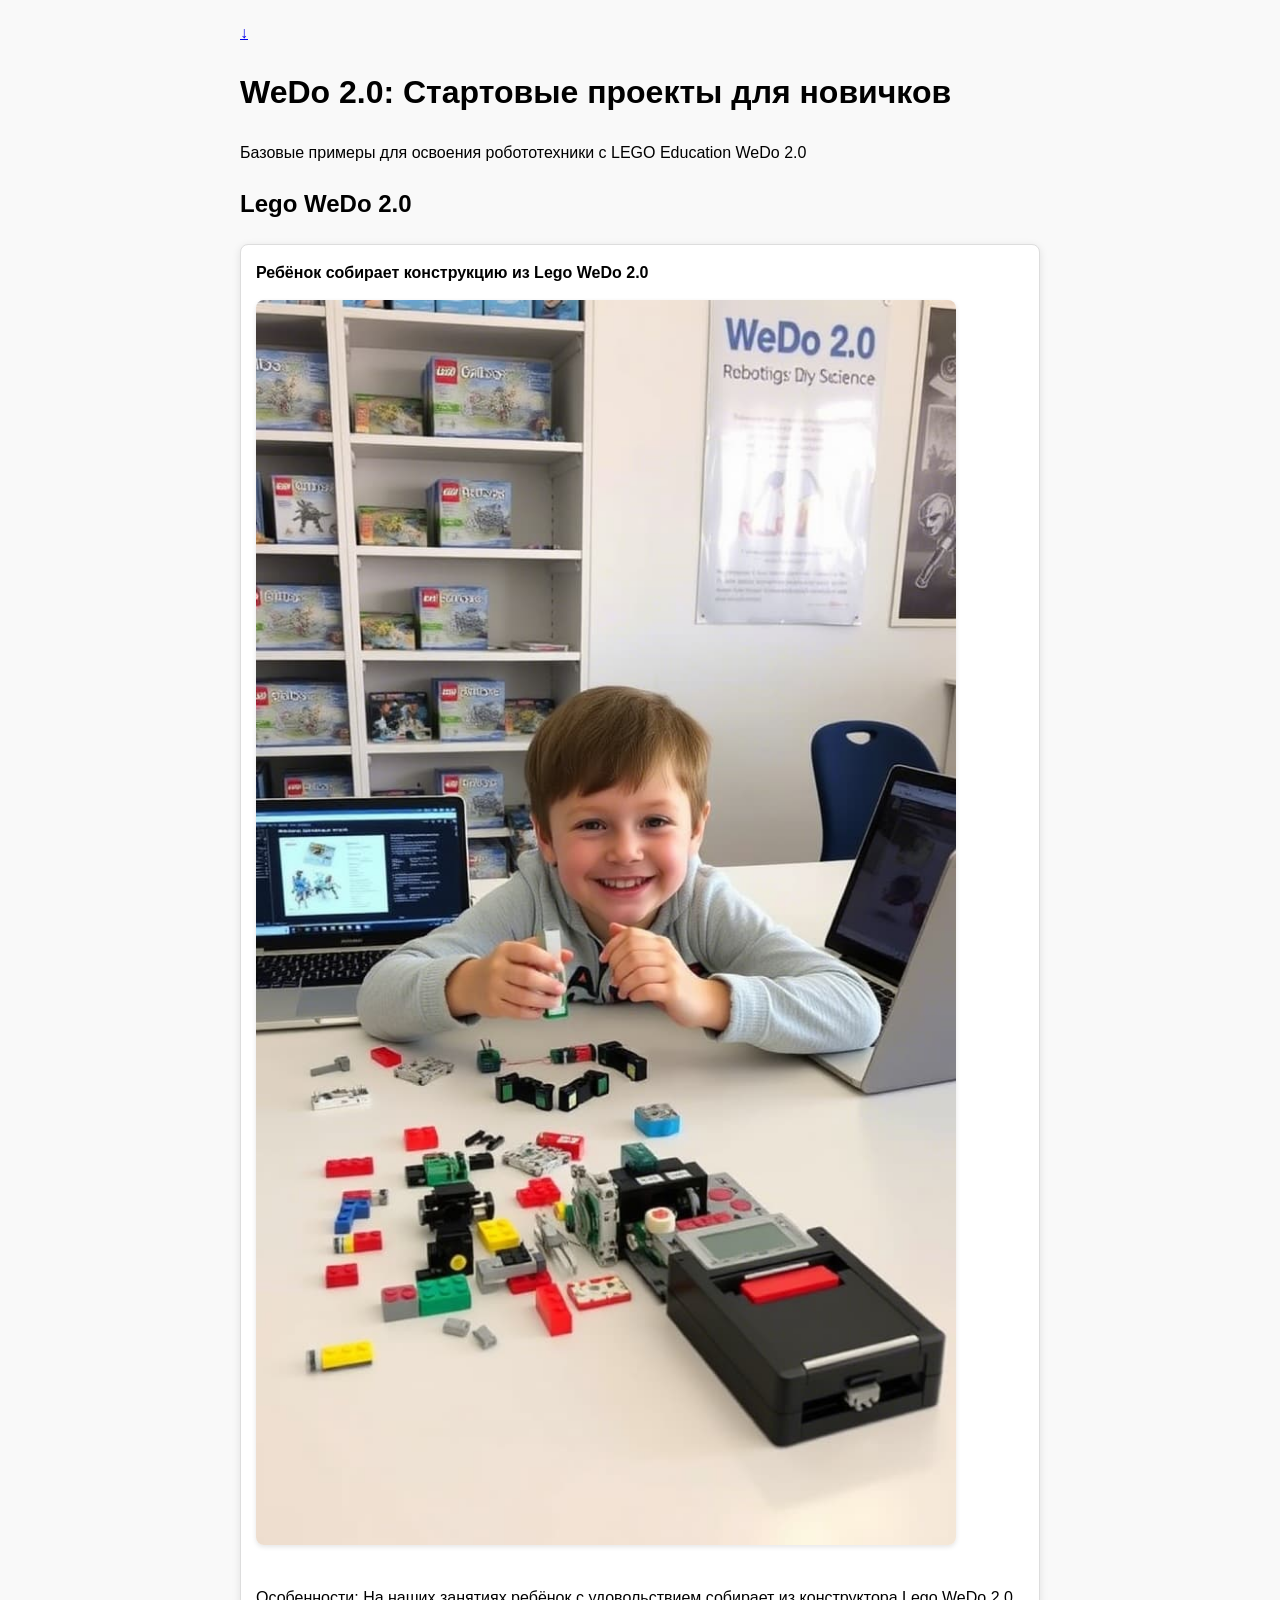
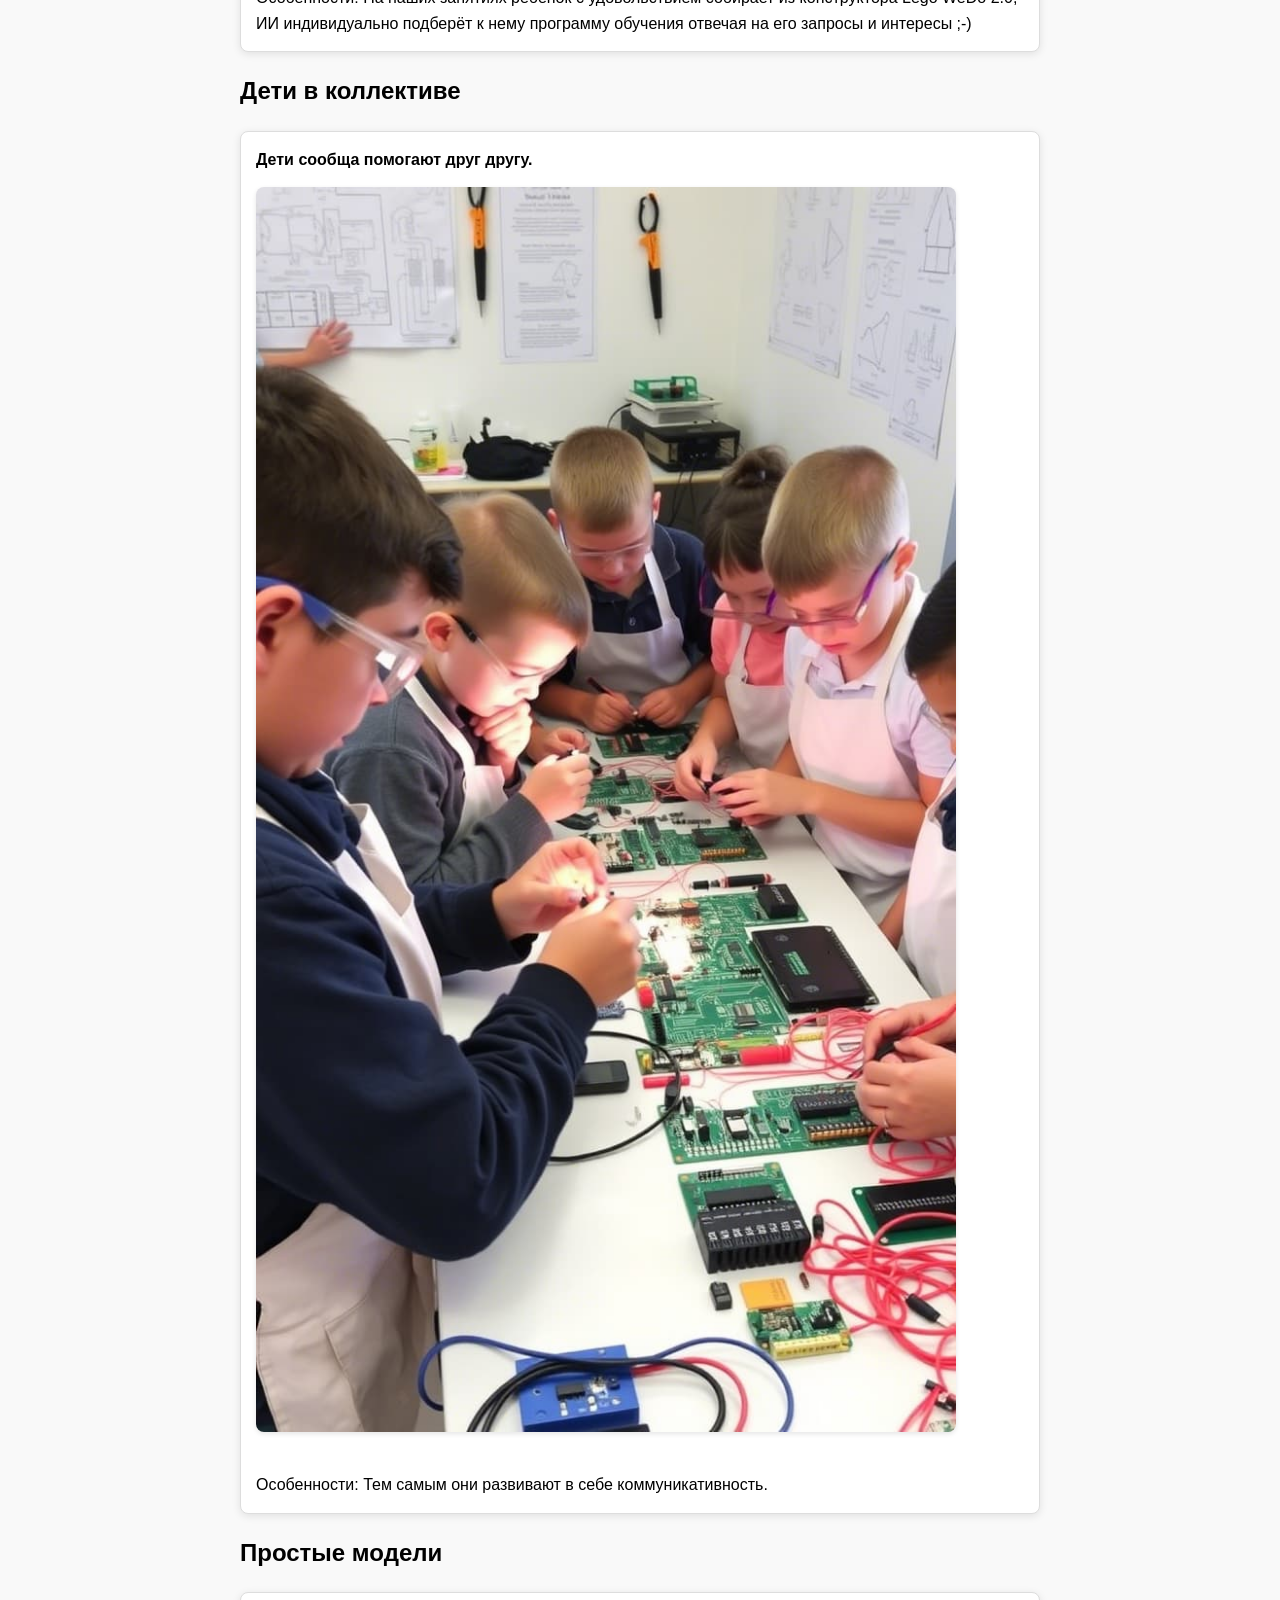
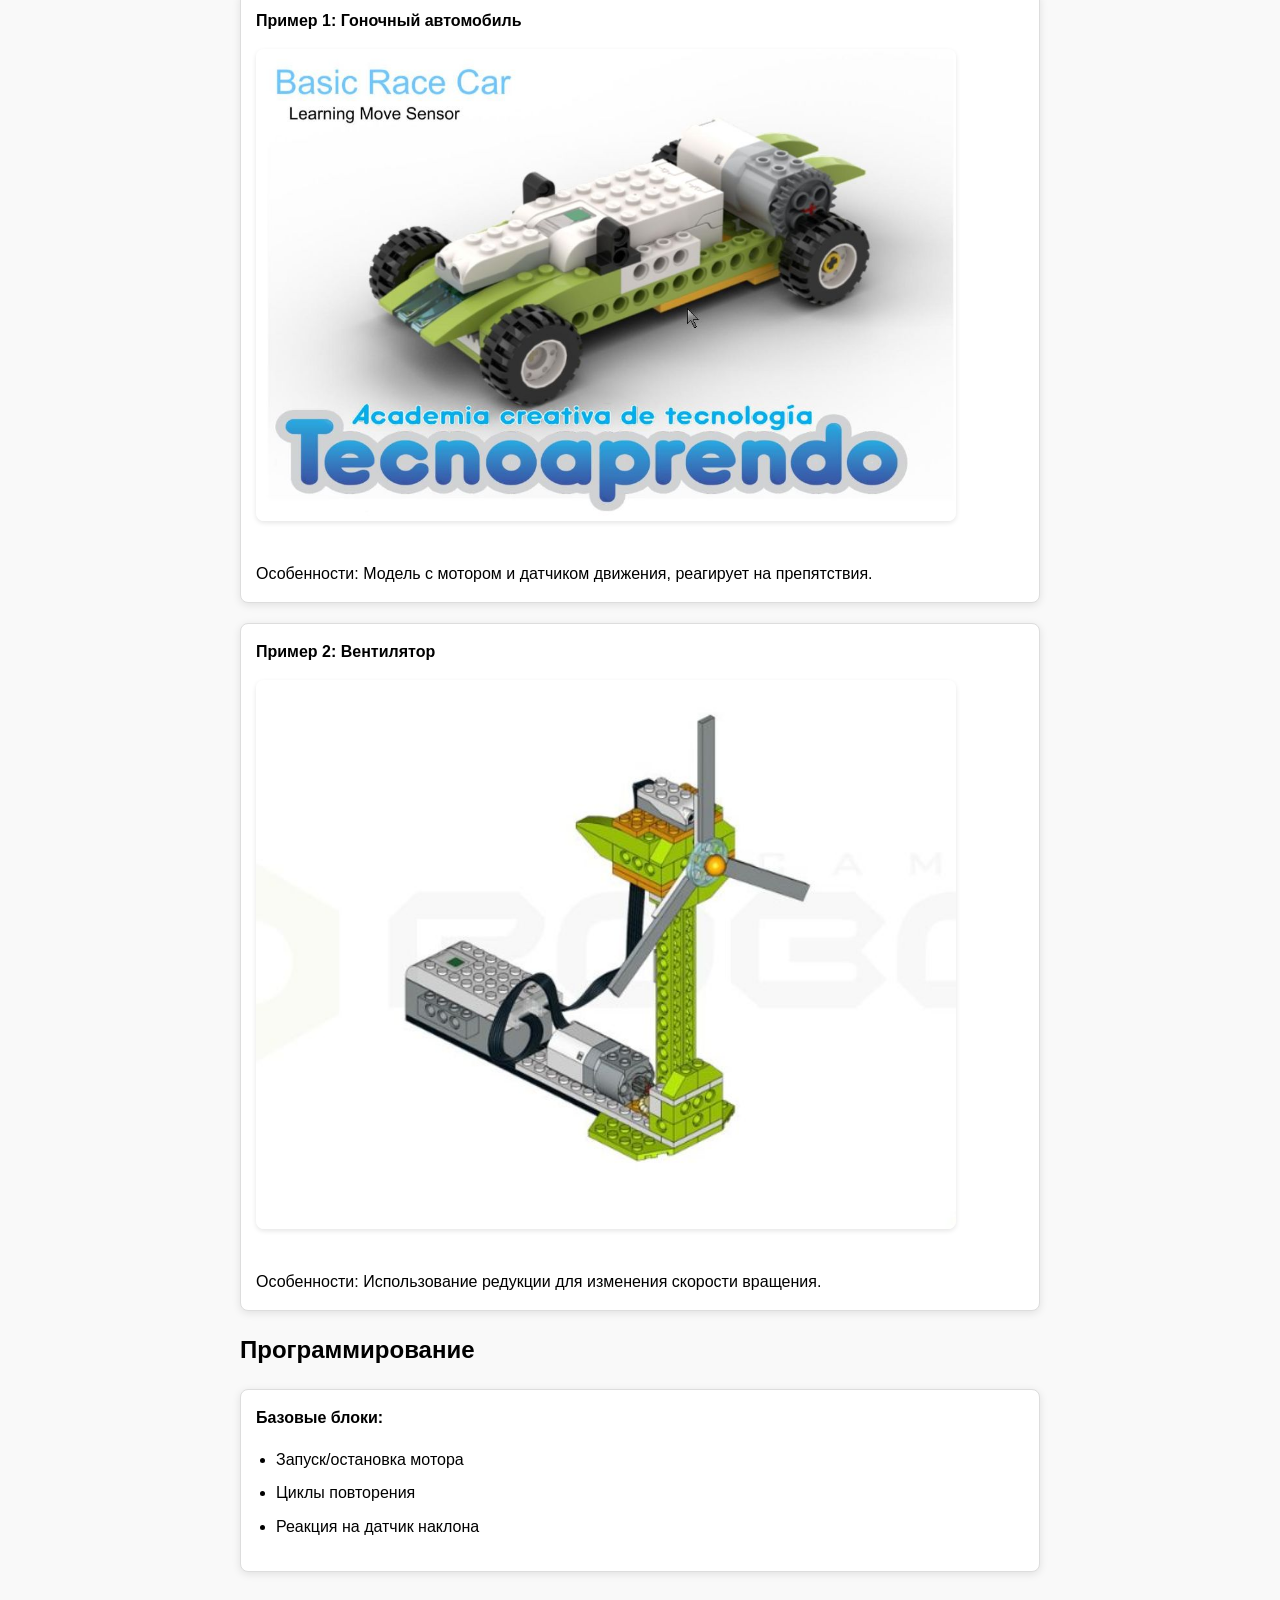
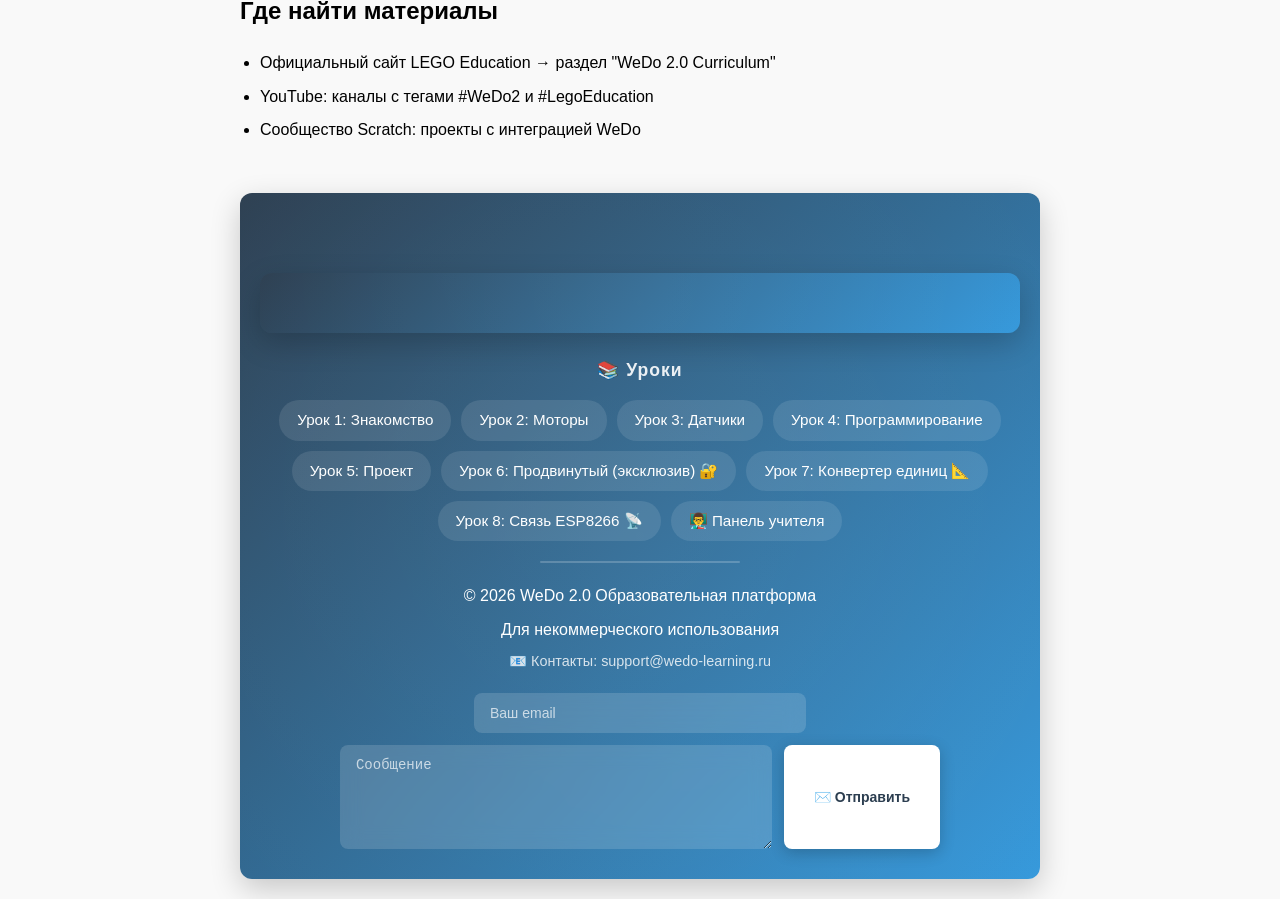
==== index.html @ 39cdffa1 "Добавлен урок 8: связь между двумя ESP8266" ====
<!doctype html>
<html lang="ru">
  <head>
    <meta charset="UTF-8" />
    <meta name="viewport" content="width=device-width, initial-scale=1.0" />
    <title>WeDo 2.0: Примеры для начинающих</title>

    <!-- Подключаем внешний CSS файл -->
    <link rel="stylesheet" href="styles.css" />
    <!-- Кнопка "Вниз" -->
    <a href="#footer" class="scroll-down" aria-label="Перейти к подвалу">
      <span class="arrow-down">↓</span>
    </a>
  </head>
  <body>
    <header>
      <h1>WeDo 2.0: Стартовые проекты для новичков</h1>
      <p>
        Базовые примеры для освоения робототехники с LEGO Education WeDo 2.0
      </p>
    </header>

    <h2>Lego WeDo 2.0</h2>
    <div class="example-card">
      <div
        class="alt-description"
        role="img"
        aria-label="Пример: Ребёнок собирает конструкцию из Lego"
      >
        <strong>Ребёнок собирает конструкцию из Lego WeDo 2.0</strong><br />
        <img
          src="img/RebenokSoberaetWeDo2.jpg"
          alt="gono4-prepyatstvie"
          width="700"
        /><br />
        Особенности: На наших занятиях ребёнок с удовольствием собирает из
        конструктора Lego WeDo 2.0, ИИ индивидуально подберёт к нему программу
        обучения отвечая на его запросы и интересы ;-)
      </div>
    </div>

    <h2>Дети в коллективе</h2>
    <div class="example-card">
      <div
        class="alt-description"
        role="img"
        aria-label="Пример: сообща помогают друг другу"
      >
        <strong>Дети сообща помогают друг другу.</strong><br />
        <img
          src="img/DetiPomog-t.jpg"
          alt="gono4-prepyatstvie"
          width="700"
        /><br />
        Особенности: Тем самым они развивают в себе коммуникативность.
      </div>
    </div>

    <section id="basic-projects">
      <h2>Простые модели</h2>

      <div class="example-card">
        <div
          class="alt-description"
          role="img"
          aria-label="Пример: Гоночный автомобиль"
        >
          <strong>Пример 1: Гоночный автомобиль </strong><br />
          <img
            src="img/gono4-prepyatstvie.jpg"
            alt="gono4-prepyatstvie"
            width="700"
          /><br />
          Особенности: Модель с мотором и датчиком движения, реагирует на
          препятствия.
        </div>
      </div>

      <div class="example-card">
        <div
          class="alt-description"
          role="img"
          aria-label="Пример: Вращающийся вентилятор"
        >
          <strong>Пример 2: Вентилятор</strong><br />
          <img
            width="700"
            src="img/ventilyator.jpg"
            alt="ventilyator"
            srcset="./img/ventilyator.jpg 800w, ./img/bot.png 500w"
          /><br />
          Особенности: Использование редукции для изменения скорости вращения.
        </div>
      </div>
    </section>

    <section id="programming">
      <h2>Программирование</h2>

      <div class="example-card">
        <div
          class="alt-description"
          role="img"
          aria-label="Блок-схема: Управление мотором"
        >
          <strong>Базовые блоки:</strong>
          <ul>
            <li>Запуск/остановка мотора</li>
            <li>Циклы повторения</li>
            <li>Реакция на датчик наклона</li>
          </ul>
        </div>
      </div>
    </section>

    <section id="resources">
      <h2>Где найти материалы</h2>
      <ul>
        <li>Официальный сайт LEGO Education → раздел "WeDo 2.0 Curriculum"</li>
        <li>YouTube: каналы с тегами #WeDo2 и #LegoEducation</li>
        <li>Сообщество Scratch: проекты с интеграцией WeDo</li>
      </ul>
    </section>

    <!-- МОДЕРНИЗИРОВАННЫЙ ФУТЕР -->
    <footer>
      <footer id="footer"></footer>
      <div class="footer-content">
        <!-- Навигация по урокам -->
        <nav class="lesson-nav">
          <h4>📚 Уроки</h4>
          <ul>
            <li><a href="urok-1.html">Урок 1: Знакомство</a></li>
            <li><a href="urok-2.html">Урок 2: Моторы</a></li>
            <li><a href="urok-3.html">Урок 3: Датчики</a></li>
            <li><a href="urok-4.html">Урок 4: Программирование</a></li>
            <li><a href="urok-5.html">Урок 5: Проект</a></li>
            <li>
              <a href="urok-6.html">Урок 6: Продвинутый (эксклюзив) 🔐</a>
            </li>
            <li><a href="urok-7.html">Урок 7: Конвертер единиц 📐</a></li>
            <li><a href="urok-8.html">Урок 8: Связь ESP8266 📡</a></li>
            <li><a href="teacher-panel.html">👨‍🏫 Панель учителя</a></li>
          </ul>
        </nav>

        <hr class="footer-divider" />

        <p>© 2026 WeDo 2.0 Образовательная платформа</p>
        <p>Для некоммерческого использования</p>
        <p style="font-size: 0.9em; opacity: 0.8">
          📧 Контакты: support@wedo-learning.ru
        </p>

        <form action="https://formspree.io/f/ваш-id" method="POST">
          <input type="email" name="email" placeholder="Ваш email" required />
          <textarea name="message" placeholder="Сообщение" required></textarea>
          <button type="submit">✉️ Отправить</button>
        </form>
      </div>
    </footer>
  </body>
</html>
---- styles.css ----
/* styles.css - Полный файл стилей */

/* Базовые стили */
:root {
  --primary-color: #2c3e50;
  --secondary-color: #3498db;
}

body {
  font-family: Arial, sans-serif;
  line-height: 1.6;
  max-width: 800px;
  margin: 0 auto;
  padding: 20px;
  background-color: #f9f9f9;
}

/* Адаптивные изображения */
img {
  max-width: 100%;
  height: auto;
  display: block;
  margin: 15px 0;
  border-radius: 8px;
  box-shadow: 0 2px 5px rgba(0, 0, 0, 0.1);
  transition: transform 0.3s ease;
}

img:hover {
  transform: scale(1.02);
}

/* Карточки с анимацией */
.example-card {
  border: 1px solid #ddd;
  padding: 15px;
  margin: 20px 0;
  border-radius: 8px;
  background: white;
  box-shadow: 0 2px 8px rgba(0, 0, 0, 0.1);
  transition: box-shadow 0.3s ease;
  animation: fadeIn 0.5s ease-out;
}

.example-card:hover {
  box-shadow: 0 4px 12px rgba(0, 0, 0, 0.15);
}

/* Адаптивные медиа-запросы */
@media (max-width: 768px) {
  body {
    padding: 10px;
    font-size: 14px;
  }

  h1 {
    font-size: 24px;
  }

  h2 {
    font-size: 20px;
  }

  .example-card {
    margin: 10px 0;
    padding: 10px;
  }
}

@keyframes fadeIn {
  from {
    opacity: 0;
    transform: translateY(20px);
  }
  to {
    opacity: 1;
    transform: translateY(0);
  }
}

/* Стили для списков */
ul {
  padding-left: 20px;
}

li {
  margin: 8px 0;
}

/* ========== МОДЕРНИЗИРОВАННЫЙ ФУТЕР ========== */
/* ========== СТИЛИ ФУТЕРА (уже есть) ========== */
footer {
  margin-top: 50px;
  padding: 30px 20px;
  background: linear-gradient(135deg, #2c3e50 0%, #3498db 100%);
  color: white;
  text-align: center;
  border-radius: 12px;
  box-shadow: 0 10px 30px rgba(0, 0, 0, 0.2);
  position: relative;
  overflow: hidden;
}

/* Декоративный элемент */
footer::before {
  content: "";
  position: absolute;
  top: -50%;
  left: -50%;
  width: 200%;
  height: 200%;
  background: radial-gradient(
    circle,
    rgba(255, 255, 255, 0.05) 0%,
    transparent 70%
  );
  animation: rotate 20s linear infinite;
}

@keyframes rotate {
  from {
    transform: rotate(0deg);
  }
  to {
    transform: rotate(360deg);
  }
}

footer p {
  margin: 8px 0;
  position: relative;
  z-index: 1;
}

footer p:first-child {
  font-size: 1.1em;
  font-weight: 500;
  letter-spacing: 0.5px;
}

footer p:last-child {
  opacity: 0.9;
  font-size: 0.95em;
}

/* Современная форма в футере */
footer form {
  margin-top: 20px;
  display: flex;
  flex-wrap: wrap;
  gap: 12px;
  justify-content: center;
  position: relative;
  z-index: 1;
}

footer input,
footer textarea {
  padding: 12px 16px;
  border: none;
  border-radius: 8px;
  background: rgba(255, 255, 255, 0.15);
  backdrop-filter: blur(10px);
  color: white;
  font-size: 14px;
  transition: all 0.3s ease;
  width: 100%;
  max-width: 300px;
}

footer input::placeholder,
footer textarea::placeholder {
  color: rgba(255, 255, 255, 0.7);
}

footer input:focus,
footer textarea:focus {
  outline: 2px solid rgba(255, 255, 255, 0.5);
  background: rgba(255, 255, 255, 0.25);
}

footer textarea {
  max-width: 400px;
  min-height: 80px;
  resize: vertical;
}

footer button {
  padding: 12px 30px;
  border: none;
  border-radius: 8px;
  background: white;
  color: #2c3e50;
  font-weight: bold;
  font-size: 14px;
  cursor: pointer;
  transition: all 0.3s ease;
  box-shadow: 0 4px 15px rgba(0, 0, 0, 0.2);
}

footer button:hover {
  transform: translateY(-2px) scale(1.02);
  box-shadow: 0 8px 25px rgba(0, 0, 0, 0.3);
  background: #ecf0f1;
}

footer button:active {
  transform: translateY(0);
}

/* Адаптив для футера */
@media (max-width: 768px) {
  footer {
    padding: 20px 15px;
    border-radius: 8px;
  }

  footer form {
    flex-direction: column;
    align-items: center;
  }

  footer input,
  footer textarea {
    max-width: 100%;
  }

  footer button {
    width: 100%;
    max-width: 200px;
  }
}

/* ========== НАВИГАЦИЯ ПО УРОКАМ (ДОБАВЛЯЕМ НОВОЕ) ========== */
.lesson-nav {
  margin: 15px 0;
  text-align: center;
  position: relative;
  z-index: 1;
}

.lesson-nav h4 {
  font-size: 1.1em;
  margin-bottom: 10px;
  color: rgba(255, 255, 255, 0.9);
  letter-spacing: 1px;
}

.lesson-nav ul {
  list-style: none;
  padding: 0;
  display: flex;
  flex-wrap: wrap;
  justify-content: center;
  gap: 10px;
}

.lesson-nav ul li {
  margin: 0;
  background: rgba(255, 255, 255, 0.1);
  border-radius: 20px;
  padding: 0;
  transition: background 0.3s ease;
}

.lesson-nav ul li:hover {
  background: rgba(255, 255, 255, 0.2);
}

.lesson-nav ul li a {
  display: block;
  padding: 8px 18px;
  color: white;
  text-decoration: none;
  font-size: 0.95em;
  transition: transform 0.3s ease;
}

.lesson-nav ul li a:hover {
  transform: scale(1.05);
}

/* Разделитель в футере */
.footer-divider {
  max-width: 200px;
  margin: 20px auto;
  border: none;
  height: 2px;
  background: rgba(255, 255, 255, 0.2);
  border-radius: 2px;
  position: relative;
  z-index: 1;
}

/* Адаптив для мобильных */
@media (max-width: 600px) {
  .lesson-nav ul {
    flex-direction: column;
    align-items: center;
  }

  .lesson-nav ul li {
    width: 80%;
  }
}

/* Декоративный элемент */
footer::before {
  content: "";
  position: absolute;
  top: -50%;
  left: -50%;
  width: 200%;
  height: 200%;
  background: radial-gradient(
    circle,
    rgba(255, 255, 255, 0.05) 0%,
    transparent 70%
  );
  animation: rotate 20s linear infinite;
}

@keyframes rotate {
  from {
    transform: rotate(0deg);
  }
  to {
    transform: rotate(360deg);
  }
}

footer p {
  margin: 8px 0;
  position: relative;
  z-index: 1;
}

footer p:first-child {
  font-size: 1.1em;
  font-weight: 500;
  letter-spacing: 0.5px;
}

footer p:last-child {
  opacity: 0.9;
  font-size: 0.95em;
}

/* Современная форма в футере */
footer form {
  margin-top: 20px;
  display: flex;
  flex-wrap: wrap;
  gap: 12px;
  justify-content: center;
  position: relative;
  z-index: 1;
}

footer input,
footer textarea {
  padding: 12px 16px;
  border: none;
  border-radius: 8px;
  background: rgba(255, 255, 255, 0.15);
  backdrop-filter: blur(10px);
  color: white;
  font-size: 14px;
  transition: all 0.3s ease;
  width: 100%;
  max-width: 300px;
}

footer input::placeholder,
footer textarea::placeholder {
  color: rgba(255, 255, 255, 0.7);
}

footer input:focus,
footer textarea:focus {
  outline: 2px solid rgba(255, 255, 255, 0.5);
  background: rgba(255, 255, 255, 0.25);
}

footer textarea {
  max-width: 400px;
  min-height: 80px;
  resize: vertical;
}

footer button {
  padding: 12px 30px;
  border: none;
  border-radius: 8px;
  background: white;
  color: #2c3e50;
  font-weight: bold;
  font-size: 14px;
  cursor: pointer;
  transition: all 0.3s ease;
  box-shadow: 0 4px 15px rgba(0, 0, 0, 0.2);
}

footer button:hover {
  transform: translateY(-2px) scale(1.02);
  box-shadow: 0 8px 25px rgba(0, 0, 0, 0.3);
  background: #ecf0f1;
}

footer button:active {
  transform: translateY(0);
}

/* Адаптив для футера */
@media (max-width: 768px) {
  footer {
    padding: 20px 15px;
    border-radius: 8px;
  }

  footer form {
    flex-direction: column;
    align-items: center;
  }

  footer input,
  footer textarea {
    max-width: 100%;
  }

  footer button {
    width: 100%;
    max-width: 200px;
  }
}
/* ========== СТИЛИ ДЛЯ СТРАНИЦ УРОКОВ ========== */

.lesson-content {
  max-width: 800px;
  margin: 0 auto;
  padding: 10px 0;
}

.lesson-content h2 {
  color: #2c3e50;
  border-bottom: 3px solid #3498db;
  padding-bottom: 10px;
  margin-top: 30px;
}

.lesson-content h3 {
  color: #2c3e50;
  margin-top: 0;
}

.lesson-content ul {
  padding-left: 25px;
}

.lesson-content ul li {
  margin: 10px 0;
  list-style-type: disc;
}

.lesson-content img {
  max-width: 100%;
  height: auto;
  margin: 15px auto;
  border-radius: 8px;
  box-shadow: 0 2px 10px rgba(0, 0, 0, 0.1);
}

/* Ссылки "На главную" */
.lesson-content a,
header a {
  color: #3498db;
  text-decoration: none;
  font-weight: 500;
  transition: color 0.3s ease;
}

.lesson-content a:hover,
header a:hover {
  color: #1a6da8;
  text-decoration: underline;
}

/* Кнопки навигации между уроками */
.lesson-navigation {
  display: flex;
  justify-content: space-between;
  margin-top: 30px;
  padding: 20px 0;
  border-top: 2px solid #eee;
}

.lesson-navigation a {
  display: inline-block;
  padding: 10px 25px;
  background: #3498db;
  color: white;
  border-radius: 8px;
  text-decoration: none;
  transition:
    background 0.3s ease,
    transform 0.3s ease;
}

.lesson-navigation a:hover {
  background: #2980b9;
  transform: scale(1.05);
}

.lesson-navigation a:first-child {
  background: #7f8c8d;
}

.lesson-navigation a:first-child:hover {
  background: #616a6b;
}
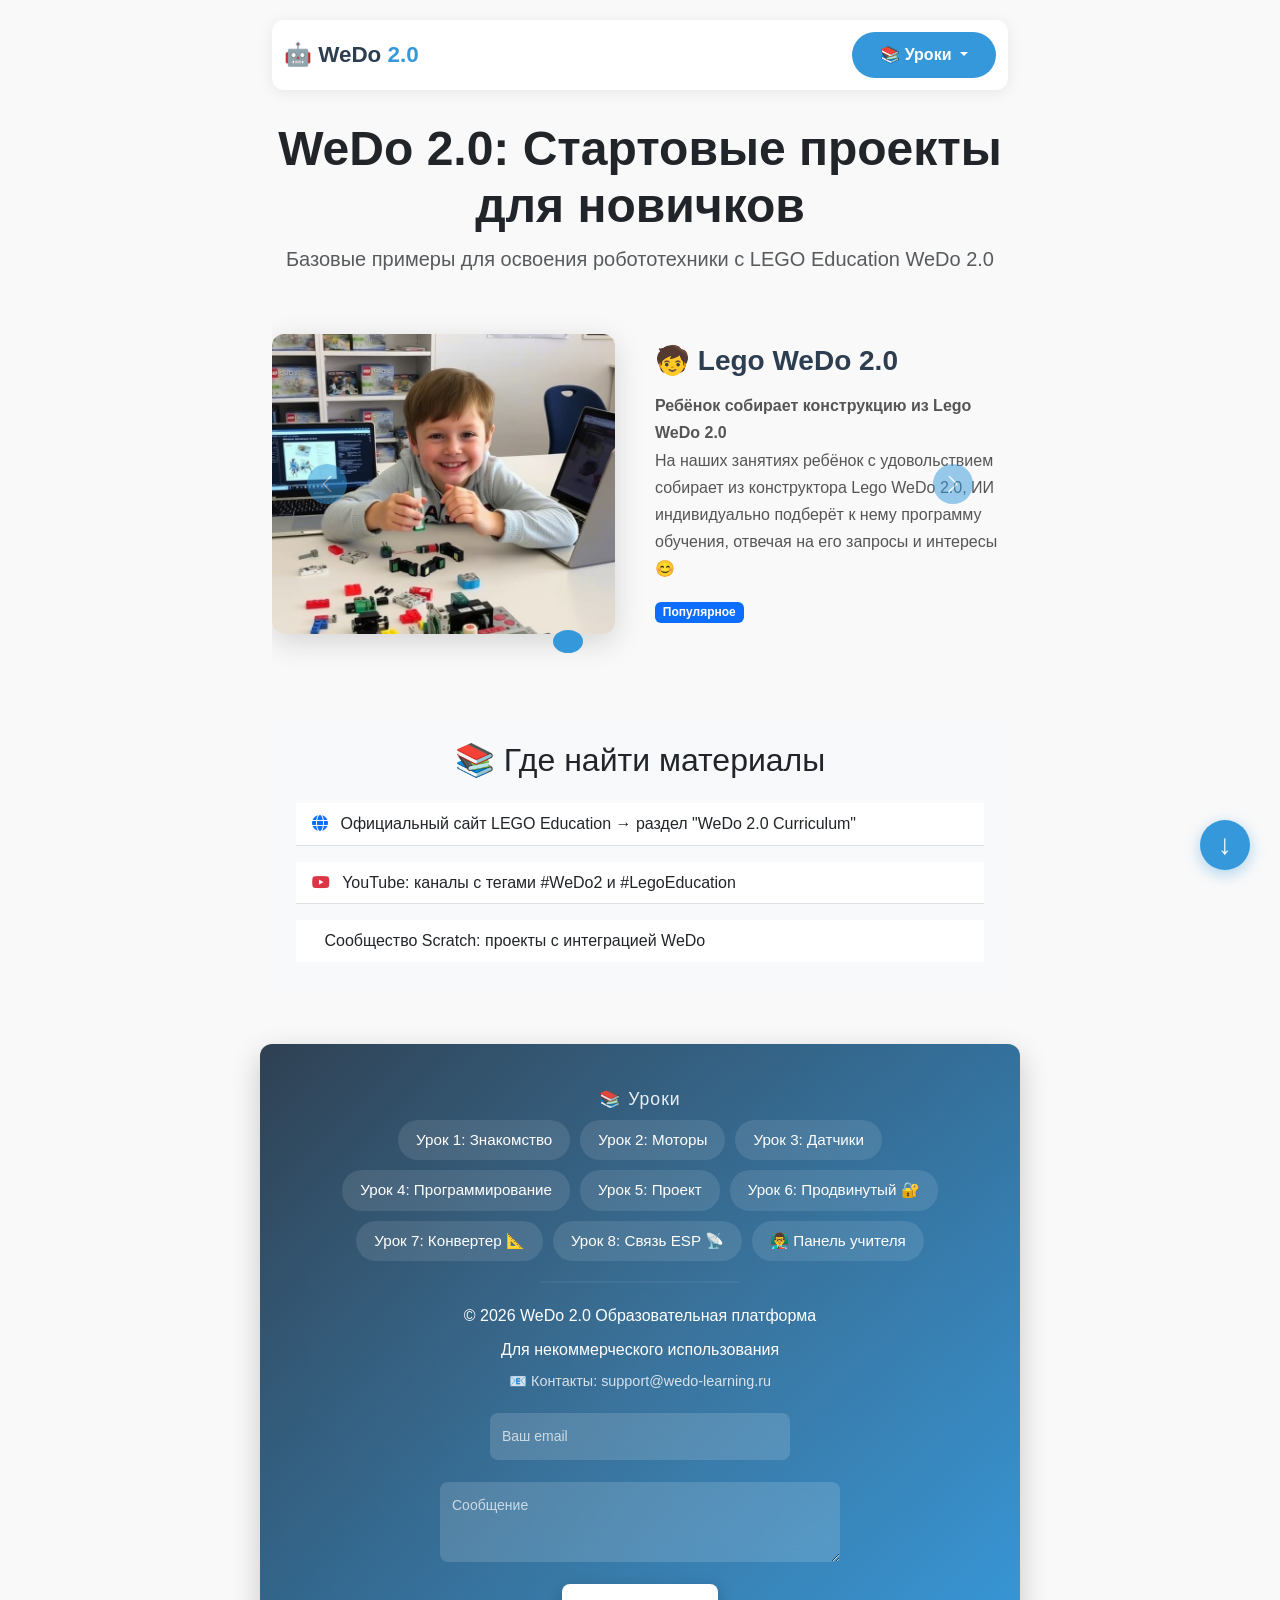
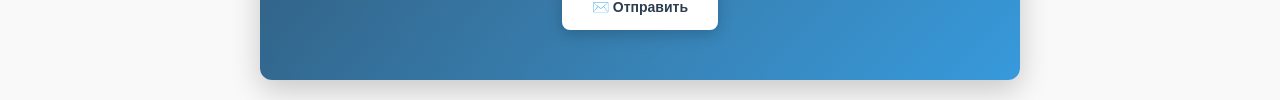
==== commit dbab68ae: "Главная страница с Bootstrap, jQuery, каруселью и выпадающим меню" ====
--- a/index.html
+++ b/index.html
@@ -5,159 +5,731 @@
     <meta name="viewport" content="width=device-width, initial-scale=1.0" />
     <title>WeDo 2.0: Примеры для начинающих</title>
 
+    <!-- ===== BOOTSTRAP 5 ===== -->
+    <link
+      href="https://cdn.jsdelivr.net/npm/bootstrap@5.3.3/dist/css/bootstrap.min.css"
+      rel="stylesheet"
+    />
+    <!-- ===== FONT AWESOME (иконки) ===== -->
+    <link
+      rel="stylesheet"
+      href="https://cdnjs.cloudflare.com/ajax/libs/font-awesome/6.5.1/css/all.min.css"
+    />
+
     <!-- Подключаем внешний CSS файл -->
     <link rel="stylesheet" href="styles.css" />
-    <!-- Кнопка "Вниз" -->
+
+    <style>
+      /* ===== ДОПОЛНИТЕЛЬНЫЕ СТИЛИ ===== */
+
+      /* Слайдер — картинка слева, текст справа */
+      .slide-content {
+        display: flex;
+        flex-direction: row;
+        align-items: center;
+        gap: 30px;
+        padding: 20px 0;
+      }
+
+      .slide-content .slide-image {
+        flex: 1;
+        max-width: 50%;
+      }
+
+      .slide-content .slide-image img {
+        width: 100%;
+        height: 300px;
+        object-fit: cover;
+        border-radius: 12px;
+        box-shadow: 0 8px 30px rgba(0, 0, 0, 0.15);
+        transition: transform 0.3s ease;
+      }
+
+      .slide-content .slide-image img:hover {
+        transform: scale(1.02);
+      }
+
+      .slide-content .slide-text {
+        flex: 1;
+        padding: 10px;
+      }
+
+      .slide-content .slide-text h3 {
+        color: #2c3e50;
+        margin-bottom: 15px;
+        font-weight: 600;
+      }
+
+      .slide-content .slide-text p {
+        color: #555;
+        line-height: 1.7;
+      }
+
+      /* Карусель — плавный переход */
+      .carousel-item {
+        transition: transform 0.6s ease-in-out;
+      }
+
+      /* Индикаторы (точки) */
+      .carousel-indicators button {
+        width: 12px;
+        height: 12px;
+        border-radius: 50%;
+        border: 2px solid #3498db;
+        background: transparent !important;
+        margin: 0 6px;
+      }
+
+      .carousel-indicators button.active {
+        background: #3498db !important;
+      }
+
+      /* Стрелки навигации */
+      .carousel-control-prev-icon,
+      .carousel-control-next-icon {
+        background-color: #3498db;
+        border-radius: 50%;
+        padding: 20px;
+        background-size: 50%;
+      }
+
+      /* ===== МЕНЮ (кнопка "Уроки" с выпадашкой) ===== */
+      .navbar-custom {
+        background: white;
+        box-shadow: 0 2px 15px rgba(0, 0, 0, 0.08);
+        padding: 12px 0;
+        margin-bottom: 30px;
+        border-radius: 12px;
+      }
+
+      .navbar-custom .navbar-brand {
+        font-weight: 700;
+        font-size: 1.4rem;
+        color: #2c3e50;
+      }
+
+      .navbar-custom .navbar-brand span {
+        color: #3498db;
+      }
+
+      .navbar-custom .dropdown-menu {
+        border: none;
+        box-shadow: 0 8px 30px rgba(0, 0, 0, 0.12);
+        border-radius: 12px;
+        padding: 10px 0;
+      }
+
+      .navbar-custom .dropdown-item {
+        padding: 10px 24px;
+        font-weight: 500;
+        color: #2c3e50;
+        transition: all 0.2s ease;
+      }
+
+      .navbar-custom .dropdown-item:hover {
+        background: #f0f7ff;
+        color: #3498db;
+        padding-left: 30px;
+      }
+
+      .navbar-custom .dropdown-item i {
+        width: 24px;
+        color: #3498db;
+        margin-right: 8px;
+      }
+
+      .navbar-custom .dropdown-item .badge-exclusive {
+        background: #e74c3c;
+        color: white;
+        font-size: 10px;
+        padding: 2px 8px;
+        border-radius: 20px;
+        margin-left: 8px;
+      }
+
+      .navbar-custom .btn-lessons {
+        background: #3498db;
+        color: white;
+        padding: 10px 28px;
+        border-radius: 30px;
+        font-weight: 600;
+        border: none;
+        transition: all 0.3s ease;
+      }
+
+      .navbar-custom .btn-lessons:hover {
+        background: #2980b9;
+        transform: translateY(-2px);
+        box-shadow: 0 6px 20px rgba(52, 152, 219, 0.4);
+      }
+
+      /* Адаптив для мобильных */
+      @media (max-width: 768px) {
+        .slide-content {
+          flex-direction: column;
+        }
+
+        .slide-content .slide-image {
+          max-width: 100%;
+        }
+
+        .slide-content .slide-image img {
+          height: 200px;
+        }
+
+        .navbar-custom .navbar-brand {
+          font-size: 1.1rem;
+        }
+
+        .navbar-custom .btn-lessons {
+          padding: 6px 16px;
+          font-size: 14px;
+        }
+      }
+
+      /* Кнопка "Вниз" (стрелка) */
+      .scroll-down {
+        position: fixed;
+        bottom: 30px;
+        right: 30px;
+        width: 50px;
+        height: 50px;
+        background: #3498db;
+        color: white;
+        border-radius: 50%;
+        display: flex;
+        align-items: center;
+        justify-content: center;
+        font-size: 28px;
+        text-decoration: none;
+        box-shadow: 0 4px 15px rgba(52, 152, 219, 0.4);
+        transition: all 0.3s ease;
+        z-index: 1000;
+        cursor: pointer;
+        animation: bounce 2s infinite;
+      }
+
+      .scroll-down:hover {
+        background: #2980b9;
+        transform: scale(1.1);
+        box-shadow: 0 6px 25px rgba(52, 152, 219, 0.6);
+      }
+
+      @keyframes bounce {
+        0%,
+        20%,
+        50%,
+        80%,
+        100% {
+          transform: translateY(0);
+        }
+        40% {
+          transform: translateY(-10px);
+        }
+        60% {
+          transform: translateY(-5px);
+        }
+      }
+
+      /* Футер */
+      footer {
+        margin-top: 50px;
+        padding: 30px 20px;
+        background: linear-gradient(135deg, #2c3e50 0%, #3498db 100%);
+        color: white;
+        text-align: center;
+        border-radius: 12px;
+        box-shadow: 0 10px 30px rgba(0, 0, 0, 0.2);
+        position: relative;
+        overflow: hidden;
+      }
+
+      footer::before {
+        content: "";
+        position: absolute;
+        top: -50%;
+        left: -50%;
+        width: 200%;
+        height: 200%;
+        background: radial-gradient(
+          circle,
+          rgba(255, 255, 255, 0.05) 0%,
+          transparent 70%
+        );
+        animation: rotate 20s linear infinite;
+      }
+
+      @keyframes rotate {
+        from {
+          transform: rotate(0deg);
+        }
+        to {
+          transform: rotate(360deg);
+        }
+      }
+
+      footer * {
+        position: relative;
+        z-index: 1;
+      }
+
+      .footer-divider {
+        max-width: 200px;
+        margin: 20px auto;
+        border: none;
+        height: 2px;
+        background: rgba(255, 255, 255, 0.2);
+        border-radius: 2px;
+      }
+
+      .lesson-nav ul {
+        list-style: none;
+        padding: 0;
+        display: flex;
+        flex-wrap: wrap;
+        justify-content: center;
+        gap: 10px;
+      }
+
+      .lesson-nav ul li {
+        margin: 0;
+        background: rgba(255, 255, 255, 0.1);
+        border-radius: 20px;
+        padding: 0;
+        transition: background 0.3s ease;
+      }
+
+      .lesson-nav ul li:hover {
+        background: rgba(255, 255, 255, 0.2);
+      }
+
+      .lesson-nav ul li a {
+        display: block;
+        padding: 8px 18px;
+        color: white;
+        text-decoration: none;
+        font-size: 0.95em;
+        transition: transform 0.3s ease;
+      }
+
+      .lesson-nav ul li a:hover {
+        transform: scale(1.05);
+      }
+
+      @media (max-width: 600px) {
+        .lesson-nav ul {
+          flex-direction: column;
+          align-items: center;
+        }
+        .lesson-nav ul li {
+          width: 80%;
+        }
+      }
+
+      /* Адаптив для мобильных */
+      @media (max-width: 600px) {
+        .scroll-down {
+          width: 40px;
+          height: 40px;
+          font-size: 22px;
+          bottom: 20px;
+          right: 20px;
+        }
+      }
+    </style>
+  </head>
+  <body>
+    <div class="container">
+      <!-- ============================================================ -->
+      <!-- ВЕРХНЕЕ МЕНЮ С КНОПКОЙ "УРОКИ" -->
+      <!-- ============================================================ -->
+      <nav class="navbar-custom">
+        <div
+          class="container-fluid d-flex justify-content-between align-items-center"
+        >
+          <a class="navbar-brand" href="#"> 🤖 WeDo <span>2.0</span> </a>
+
+          <!-- Кнопка "Уроки" с выпадающим меню -->
+          <div class="dropdown">
+            <button
+              class="btn-lessons dropdown-toggle"
+              type="button"
+              id="lessonsDropdown"
+              data-bs-toggle="dropdown"
+              aria-expanded="false"
+            >
+              📚 Уроки
+            </button>
+            <ul
+              class="dropdown-menu dropdown-menu-end"
+              aria-labelledby="lessonsDropdown"
+            >
+              <li>
+                <a class="dropdown-item" href="urok-1.html"
+                  ><i class="fas fa-rocket"></i> Урок 1: Знакомство</a
+                >
+              </li>
+              <li>
+                <a class="dropdown-item" href="urok-2.html"
+                  ><i class="fas fa-microchip"></i> Урок 2: Моторы</a
+                >
+              </li>
+              <li>
+                <a class="dropdown-item" href="urok-3.html"
+                  ><i class="fas fa-satellite-dish"></i> Урок 3: Датчики</a
+                >
+              </li>
+              <li>
+                <a class="dropdown-item" href="urok-4.html"
+                  ><i class="fas fa-code"></i> Урок 4: Программирование</a
+                >
+              </li>
+              <li>
+                <a class="dropdown-item" href="urok-5.html"
+                  ><i class="fas fa-flag-checkered"></i> Урок 5: Проект</a
+                >
+              </li>
+              <li><hr class="dropdown-divider" /></li>
+              <li>
+                <a class="dropdown-item" href="urok-6.html"
+                  ><i class="fas fa-lock"></i> Урок 6: ESP8266
+                  <span class="badge-exclusive">Эксклюзив</span></a
+                >
+              </li>
+              <li>
+                <a class="dropdown-item" href="urok-7.html"
+                  ><i class="fas fa-calculator"></i> Урок 7: Конвертер
+                  <span class="badge-exclusive">Эксклюзив</span></a
+                >
+              </li>
+              <li>
+                <a class="dropdown-item" href="urok-8.html"
+                  ><i class="fas fa-wifi"></i> Урок 8: Связь ESP
+                  <span class="badge-exclusive">Эксклюзив</span></a
+                >
+              </li>
+              <li><hr class="dropdown-divider" /></li>
+              <li>
+                <a class="dropdown-item" href="teacher-panel.html"
+                  ><i class="fas fa-chalkboard-teacher"></i> 👨‍🏫 Панель
+                  учителя</a
+                >
+              </li>
+            </ul>
+          </div>
+        </div>
+      </nav>
+
+      <!-- ============================================================ -->
+      <!-- ЗАГОЛОВОК -->
+      <!-- ============================================================ -->
+      <header class="text-center my-4">
+        <h1 class="display-5 fw-bold">
+          WeDo 2.0: Стартовые проекты для новичков
+        </h1>
+        <p class="lead text-muted">
+          Базовые примеры для освоения робототехники с LEGO Education WeDo 2.0
+        </p>
+      </header>
+
+      <!-- ============================================================ -->
+      <!-- СЛАЙД-ШОУ (карусель) -->
+      <!-- ============================================================ -->
+      <div
+        id="mainCarousel"
+        class="carousel slide carousel-fade"
+        data-bs-ride="carousel"
+      >
+        <!-- Индикаторы (точки) -->
+        <div class="carousel-indicators">
+          <button
+            type="button"
+            data-bs-target="#mainCarousel"
+            data-bs-slide-to="0"
+            class="active"
+          ></button>
+          <button
+            type="button"
+            data-bs-target="#mainCarousel"
+            data-bs-slide-to="1"
+          ></button>
+          <button
+            type="button"
+            data-bs-target="#mainCarousel"
+            data-bs-slide-to="2"
+          ></button>
+          <button
+            type="button"
+            data-bs-target="#mainCarousel"
+            data-bs-slide-to="3"
+          ></button>
+          <button
+            type="button"
+            data-bs-target="#mainCarousel"
+            data-bs-slide-to="4"
+          ></button>
+        </div>
+
+        <!-- Слайды -->
+        <div class="carousel-inner">
+          <!-- СЛАЙД 1: Lego WeDo 2.0 -->
+          <div class="carousel-item active">
+            <div class="slide-content">
+              <div class="slide-image">
+                <img
+                  src="img/RebenokSoberaetWeDo2.jpg"
+                  alt="Ребёнок собирает Lego WeDo 2.0"
+                />
+              </div>
+              <div class="slide-text">
+                <h3>🧒 Lego WeDo 2.0</h3>
+                <p>
+                  <strong>Ребёнок собирает конструкцию из Lego WeDo 2.0</strong
+                  ><br />
+                  На наших занятиях ребёнок с удовольствием собирает из
+                  конструктора Lego WeDo 2.0, ИИ индивидуально подберёт к нему
+                  программу обучения, отвечая на его запросы и интересы 😊
+                </p>
+                <span class="badge bg-primary">Популярное</span>
+              </div>
+            </div>
+          </div>
+
+          <!-- СЛАЙД 2: Дети в коллективе -->
+          <div class="carousel-item">
+            <div class="slide-content">
+              <div class="slide-image">
+                <img src="img/DetiPomog-t.jpg" alt="Дети помогают друг другу" />
+              </div>
+              <div class="slide-text">
+                <h3>🤝 Дети в коллективе</h3>
+                <p>
+                  <strong>Дети сообща помогают друг другу.</strong><br />
+                  Тем самым они развивают в себе коммуникативность, учатся
+                  работать в команде и поддерживать друг друга.
+                </p>
+                <span class="badge bg-success">Команда</span>
+              </div>
+            </div>
+          </div>
+
+          <!-- СЛАЙД 3: Гоночный автомобиль -->
+          <div class="carousel-item">
+            <div class="slide-content">
+              <div class="slide-image">
+                <img
+                  src="img/gono4-prepyatstvie.jpg"
+                  alt="Гоночный автомобиль"
+                />
+              </div>
+              <div class="slide-text">
+                <h3>🏎️ Гоночный автомобиль</h3>
+                <p>
+                  <strong>Модель с мотором и датчиком движения</strong><br />
+                  Реагирует на препятствия. Идеальный проект для изучения основ
+                  робототехники и программирования.
+                </p>
+                <span class="badge bg-warning text-dark">Скорость</span>
+              </div>
+            </div>
+          </div>
+
+          <!-- СЛАЙД 4: Вентилятор -->
+          <div class="carousel-item">
+            <div class="slide-content">
+              <div class="slide-image">
+                <img src="img/ventilyator.jpg" alt="Вентилятор" />
+              </div>
+              <div class="slide-text">
+                <h3>🌀 Вентилятор</h3>
+                <p>
+                  <strong
+                    >Использование редукции для изменения скорости
+                    вращения.</strong
+                  ><br />
+                  Практический проект для изучения механических передач и
+                  управления скоростью.
+                </p>
+                <span class="badge bg-info text-dark">Механика</span>
+              </div>
+            </div>
+          </div>
+
+          <!-- СЛАЙД 5: Программирование -->
+          <div class="carousel-item">
+            <div class="slide-content">
+              <div class="slide-image">
+                <img src="img/gono4-prepyatstvie.jpg" alt="Программирование" />
+              </div>
+              <div class="slide-text">
+                <h3>💻 Программирование</h3>
+                <p>
+                  <strong>Базовые блоки программирования:</strong>
+                </p>
+                <ul>
+                  <li>Запуск/остановка мотора</li>
+                  <li>Циклы повторения</li>
+                  <li>Реакция на датчик наклона</li>
+                </ul>
+                <span class="badge bg-dark">Код</span>
+              </div>
+            </div>
+          </div>
+        </div>
+
+        <!-- Стрелки навигации -->
+        <button
+          class="carousel-control-prev"
+          type="button"
+          data-bs-target="#mainCarousel"
+          data-bs-slide="prev"
+        >
+          <span class="carousel-control-prev-icon"></span>
+          <span class="visually-hidden">Назад</span>
+        </button>
+        <button
+          class="carousel-control-next"
+          type="button"
+          data-bs-target="#mainCarousel"
+          data-bs-slide="next"
+        >
+          <span class="carousel-control-next-icon"></span>
+          <span class="visually-hidden">Вперёд</span>
+        </button>
+      </div>
+
+      <!-- ============================================================ -->
+      <!-- РЕСУРСЫ -->
+      <!-- ============================================================ -->
+      <section id="resources" class="mt-5 p-4 bg-light rounded-4">
+        <h2 class="text-center mb-3">📚 Где найти материалы</h2>
+        <ul class="list-group list-group-flush">
+          <li class="list-group-item">
+            <i class="fas fa-globe text-primary me-2"></i>
+            Официальный сайт LEGO Education → раздел "WeDo 2.0 Curriculum"
+          </li>
+          <li class="list-group-item">
+            <i class="fab fa-youtube text-danger me-2"></i>
+            YouTube: каналы с тегами #WeDo2 и #LegoEducation
+          </li>
+          <li class="list-group-item">
+            <i class="fab fa-scratch text-warning me-2"></i>
+            Сообщество Scratch: проекты с интеграцией WeDo
+          </li>
+        </ul>
+      </section>
+    </div>
+    <!-- /container -->
+
+    <!-- ============================================================ -->
+    <!-- ФУТЕР -->
+    <!-- ============================================================ -->
+    <footer id="footer">
+      <div class="container">
+        <div class="footer-content">
+          <nav class="lesson-nav">
+            <h4>📚 Уроки</h4>
+            <ul>
+              <li><a href="urok-1.html">Урок 1: Знакомство</a></li>
+              <li><a href="urok-2.html">Урок 2: Моторы</a></li>
+              <li><a href="urok-3.html">Урок 3: Датчики</a></li>
+              <li><a href="urok-4.html">Урок 4: Программирование</a></li>
+              <li><a href="urok-5.html">Урок 5: Проект</a></li>
+              <li><a href="urok-6.html">Урок 6: Продвинутый 🔐</a></li>
+              <li><a href="urok-7.html">Урок 7: Конвертер 📐</a></li>
+              <li><a href="urok-8.html">Урок 8: Связь ESP 📡</a></li>
+              <li><a href="teacher-panel.html">👨‍🏫 Панель учителя</a></li>
+            </ul>
+          </nav>
+
+          <hr class="footer-divider" />
+
+          <p>© 2026 WeDo 2.0 Образовательная платформа</p>
+          <p>Для некоммерческого использования</p>
+          <p style="font-size: 0.9em; opacity: 0.8">
+            📧 Контакты: support@wedo-learning.ru
+          </p>
+
+          <form
+            action="https://formspree.io/f/ваш-id"
+            method="POST"
+            style="max-width: 400px; margin: 20px auto"
+          >
+            <input
+              type="email"
+              name="email"
+              placeholder="Ваш email"
+              required
+              style="
+                width: 100%;
+                padding: 12px;
+                border-radius: 8px;
+                border: none;
+                margin-bottom: 10px;
+              "
+            />
+            <textarea
+              name="message"
+              placeholder="Сообщение"
+              required
+              style="
+                width: 100%;
+                padding: 12px;
+                border-radius: 8px;
+                border: none;
+                margin-bottom: 10px;
+              "
+            ></textarea>
+            <button
+              type="submit"
+              style="
+                padding: 12px 30px;
+                background: white;
+                color: #2c3e50;
+                font-weight: bold;
+                border: none;
+                border-radius: 8px;
+                cursor: pointer;
+              "
+            >
+              ✉️ Отправить
+            </button>
+          </form>
+        </div>
+      </div>
+    </footer>
+
+    <!-- ===== КНОПКА "ВНИЗ" ===== -->
     <a href="#footer" class="scroll-down" aria-label="Перейти к подвалу">
       <span class="arrow-down">↓</span>
     </a>
-  </head>
-  <body>
-    <header>
-      <h1>WeDo 2.0: Стартовые проекты для новичков</h1>
-      <p>
-        Базовые примеры для освоения робототехники с LEGO Education WeDo 2.0
-      </p>
-    </header>
-
-    <h2>Lego WeDo 2.0</h2>
-    <div class="example-card">
-      <div
-        class="alt-description"
-        role="img"
-        aria-label="Пример: Ребёнок собирает конструкцию из Lego"
-      >
-        <strong>Ребёнок собирает конструкцию из Lego WeDo 2.0</strong><br />
-        <img
-          src="img/RebenokSoberaetWeDo2.jpg"
-          alt="gono4-prepyatstvie"
-          width="700"
-        /><br />
-        Особенности: На наших занятиях ребёнок с удовольствием собирает из
-        конструктора Lego WeDo 2.0, ИИ индивидуально подберёт к нему программу
-        обучения отвечая на его запросы и интересы ;-)
-      </div>
-    </div>
-
-    <h2>Дети в коллективе</h2>
-    <div class="example-card">
-      <div
-        class="alt-description"
-        role="img"
-        aria-label="Пример: сообща помогают друг другу"
-      >
-        <strong>Дети сообща помогают друг другу.</strong><br />
-        <img
-          src="img/DetiPomog-t.jpg"
-          alt="gono4-prepyatstvie"
-          width="700"
-        /><br />
-        Особенности: Тем самым они развивают в себе коммуникативность.
-      </div>
-    </div>
-
-    <section id="basic-projects">
-      <h2>Простые модели</h2>
-
-      <div class="example-card">
-        <div
-          class="alt-description"
-          role="img"
-          aria-label="Пример: Гоночный автомобиль"
-        >
-          <strong>Пример 1: Гоночный автомобиль </strong><br />
-          <img
-            src="img/gono4-prepyatstvie.jpg"
-            alt="gono4-prepyatstvie"
-            width="700"
-          /><br />
-          Особенности: Модель с мотором и датчиком движения, реагирует на
-          препятствия.
-        </div>
-      </div>
-
-      <div class="example-card">
-        <div
-          class="alt-description"
-          role="img"
-          aria-label="Пример: Вращающийся вентилятор"
-        >
-          <strong>Пример 2: Вентилятор</strong><br />
-          <img
-            width="700"
-            src="img/ventilyator.jpg"
-            alt="ventilyator"
-            srcset="./img/ventilyator.jpg 800w, ./img/bot.png 500w"
-          /><br />
-          Особенности: Использование редукции для изменения скорости вращения.
-        </div>
-      </div>
-    </section>
-
-    <section id="programming">
-      <h2>Программирование</h2>
-
-      <div class="example-card">
-        <div
-          class="alt-description"
-          role="img"
-          aria-label="Блок-схема: Управление мотором"
-        >
-          <strong>Базовые блоки:</strong>
-          <ul>
-            <li>Запуск/остановка мотора</li>
-            <li>Циклы повторения</li>
-            <li>Реакция на датчик наклона</li>
-          </ul>
-        </div>
-      </div>
-    </section>
-
-    <section id="resources">
-      <h2>Где найти материалы</h2>
-      <ul>
-        <li>Официальный сайт LEGO Education → раздел "WeDo 2.0 Curriculum"</li>
-        <li>YouTube: каналы с тегами #WeDo2 и #LegoEducation</li>
-        <li>Сообщество Scratch: проекты с интеграцией WeDo</li>
-      </ul>
-    </section>
-
-    <!-- МОДЕРНИЗИРОВАННЫЙ ФУТЕР -->
-    <footer>
-      <footer id="footer"></footer>
-      <div class="footer-content">
-        <!-- Навигация по урокам -->
-        <nav class="lesson-nav">
-          <h4>📚 Уроки</h4>
-          <ul>
-            <li><a href="urok-1.html">Урок 1: Знакомство</a></li>
-            <li><a href="urok-2.html">Урок 2: Моторы</a></li>
-            <li><a href="urok-3.html">Урок 3: Датчики</a></li>
-            <li><a href="urok-4.html">Урок 4: Программирование</a></li>
-            <li><a href="urok-5.html">Урок 5: Проект</a></li>
-            <li>
-              <a href="urok-6.html">Урок 6: Продвинутый (эксклюзив) 🔐</a>
-            </li>
-            <li><a href="urok-7.html">Урок 7: Конвертер единиц 📐</a></li>
-            <li><a href="urok-8.html">Урок 8: Связь ESP8266 📡</a></li>
-            <li><a href="teacher-panel.html">👨‍🏫 Панель учителя</a></li>
-          </ul>
-        </nav>
-
-        <hr class="footer-divider" />
-
-        <p>© 2026 WeDo 2.0 Образовательная платформа</p>
-        <p>Для некоммерческого использования</p>
-        <p style="font-size: 0.9em; opacity: 0.8">
-          📧 Контакты: support@wedo-learning.ru
-        </p>
-
-        <form action="https://formspree.io/f/ваш-id" method="POST">
-          <input type="email" name="email" placeholder="Ваш email" required />
-          <textarea name="message" placeholder="Сообщение" required></textarea>
-          <button type="submit">✉️ Отправить</button>
-        </form>
-      </div>
-    </footer>
+
+    <!-- ============================================================ -->
+    <!-- СКРИПТЫ: JQUERY + BOOTSTRAP -->
+    <!-- ============================================================ -->
+    <script src="https://code.jquery.com/jquery-3.7.1.min.js"></script>
+    <script src="https://cdn.jsdelivr.net/npm/bootstrap@5.3.3/dist/js/bootstrap.bundle.min.js"></script>
+
+    <!-- Дополнительный скрипт для эффектов -->
+    <script>
+      $(document).ready(function () {
+        // Автозапуск карусели (уже включён через data-bs-ride)
+        // Дополнительный эффект: плавное появление при загрузке
+        $(".carousel-item").css("transition", "transform 0.8s ease-in-out");
+
+        // Обработка клика на стрелку вниз
+        $(".scroll-down").on("click", function (e) {
+          e.preventDefault();
+          $("html, body").animate(
+            {
+              scrollTop: $("#footer").offset().top,
+            },
+            600,
+          );
+        });
+
+        console.log("🚀 WeDo 2.0 с Bootstrap и jQuery загружен!");
+      });
+    </script>
   </body>
 </html>
--- a/styles.css
+++ b/styles.css
@@ -518,3 +518,65 @@
 .lesson-navigation a:first-child:hover {
   background: #616a6b;
 }
+/* ========== КНОПКА ПРОКРУТКИ ВНИЗ ========== */
+.scroll-down {
+  position: fixed;
+  bottom: 30px;
+  right: 30px;
+  width: 50px;
+  height: 50px;
+  background: #3498db;
+  color: white;
+  border-radius: 50%;
+  display: flex;
+  align-items: center;
+  justify-content: center;
+  font-size: 28px;
+  text-decoration: none;
+  box-shadow: 0 4px 15px rgba(52, 152, 219, 0.4);
+  transition: all 0.3s ease;
+  z-index: 1000;
+  cursor: pointer;
+  animation: bounce 2s infinite;
+}
+
+.scroll-down:hover {
+  background: #2980b9;
+  transform: scale(1.1);
+  box-shadow: 0 6px 25px rgba(52, 152, 219, 0.6);
+}
+
+.scroll-down .arrow-down {
+  display: block;
+  line-height: 1;
+}
+
+@keyframes bounce {
+  0%,
+  20%,
+  50%,
+  80%,
+  100% {
+    transform: translateY(0);
+  }
+  40% {
+    transform: translateY(-10px);
+  }
+  60% {
+    transform: translateY(-5px);
+  }
+}
+
+/* Адаптив для мобильных */
+@media (max-width: 600px) {
+  .scroll-down {
+    width: 40px;
+    height: 40px;
+    font-size: 22px;
+    bottom: 20px;
+    right: 20px;
+  }
+}
+.footer-year::after {
+  content: "2026";
+}
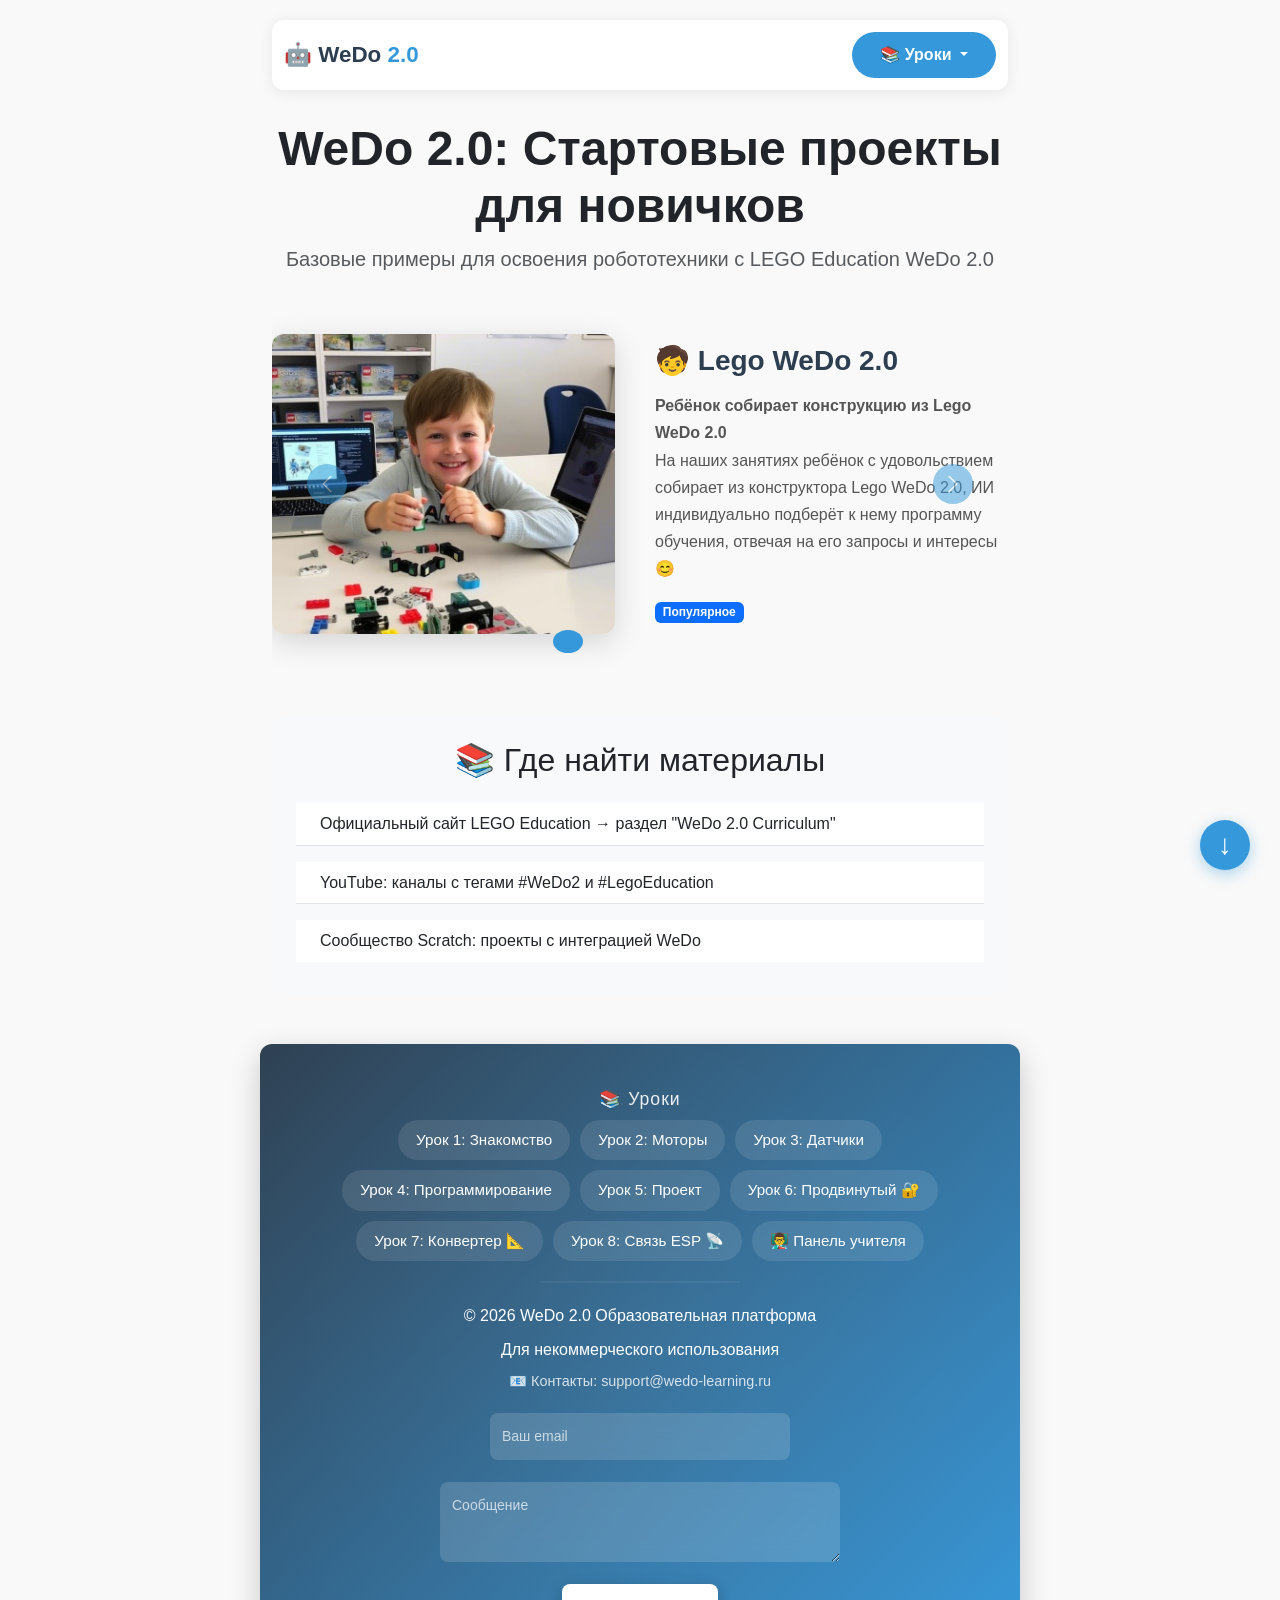
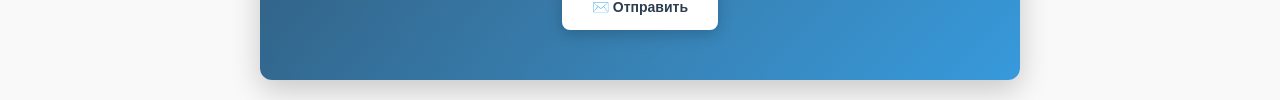
==== commit 94905d1f: "Исправлены дублирующиеся подключения Bootstrap/jQuery" ====
--- a/index.html
+++ b/index.html
@@ -5,16 +5,12 @@
     <meta name="viewport" content="width=device-width, initial-scale=1.0" />
     <title>WeDo 2.0: Примеры для начинающих</title>
 
+    <!-- ===== FONT AWESOME (иконки) ===== -->
+    <!-- ===== ЛОКАЛЬНЫЕ СТИЛИ И СКРИПТЫ ===== -->
+    <link rel="stylesheet" href="assets/css/bootstrap.min.css" />
+    <script src="assets/js/jquery.min.js"></script>
     <!-- ===== BOOTSTRAP 5 ===== -->
-    <link
-      href="https://cdn.jsdelivr.net/npm/bootstrap@5.3.3/dist/css/bootstrap.min.css"
-      rel="stylesheet"
-    />
-    <!-- ===== FONT AWESOME (иконки) ===== -->
-    <link
-      rel="stylesheet"
-      href="https://cdnjs.cloudflare.com/ajax/libs/font-awesome/6.5.1/css/all.min.css"
-    />
+    <script src="assets/js/bootstrap.bundle.min.js"></script>
 
     <!-- Подключаем внешний CSS файл -->
     <link rel="stylesheet" href="styles.css" />
@@ -704,12 +700,6 @@
       <span class="arrow-down">↓</span>
     </a>
 
-    <!-- ============================================================ -->
-    <!-- СКРИПТЫ: JQUERY + BOOTSTRAP -->
-    <!-- ============================================================ -->
-    <script src="https://code.jquery.com/jquery-3.7.1.min.js"></script>
-    <script src="https://cdn.jsdelivr.net/npm/bootstrap@5.3.3/dist/js/bootstrap.bundle.min.js"></script>
-
     <!-- Дополнительный скрипт для эффектов -->
     <script>
       $(document).ready(function () {
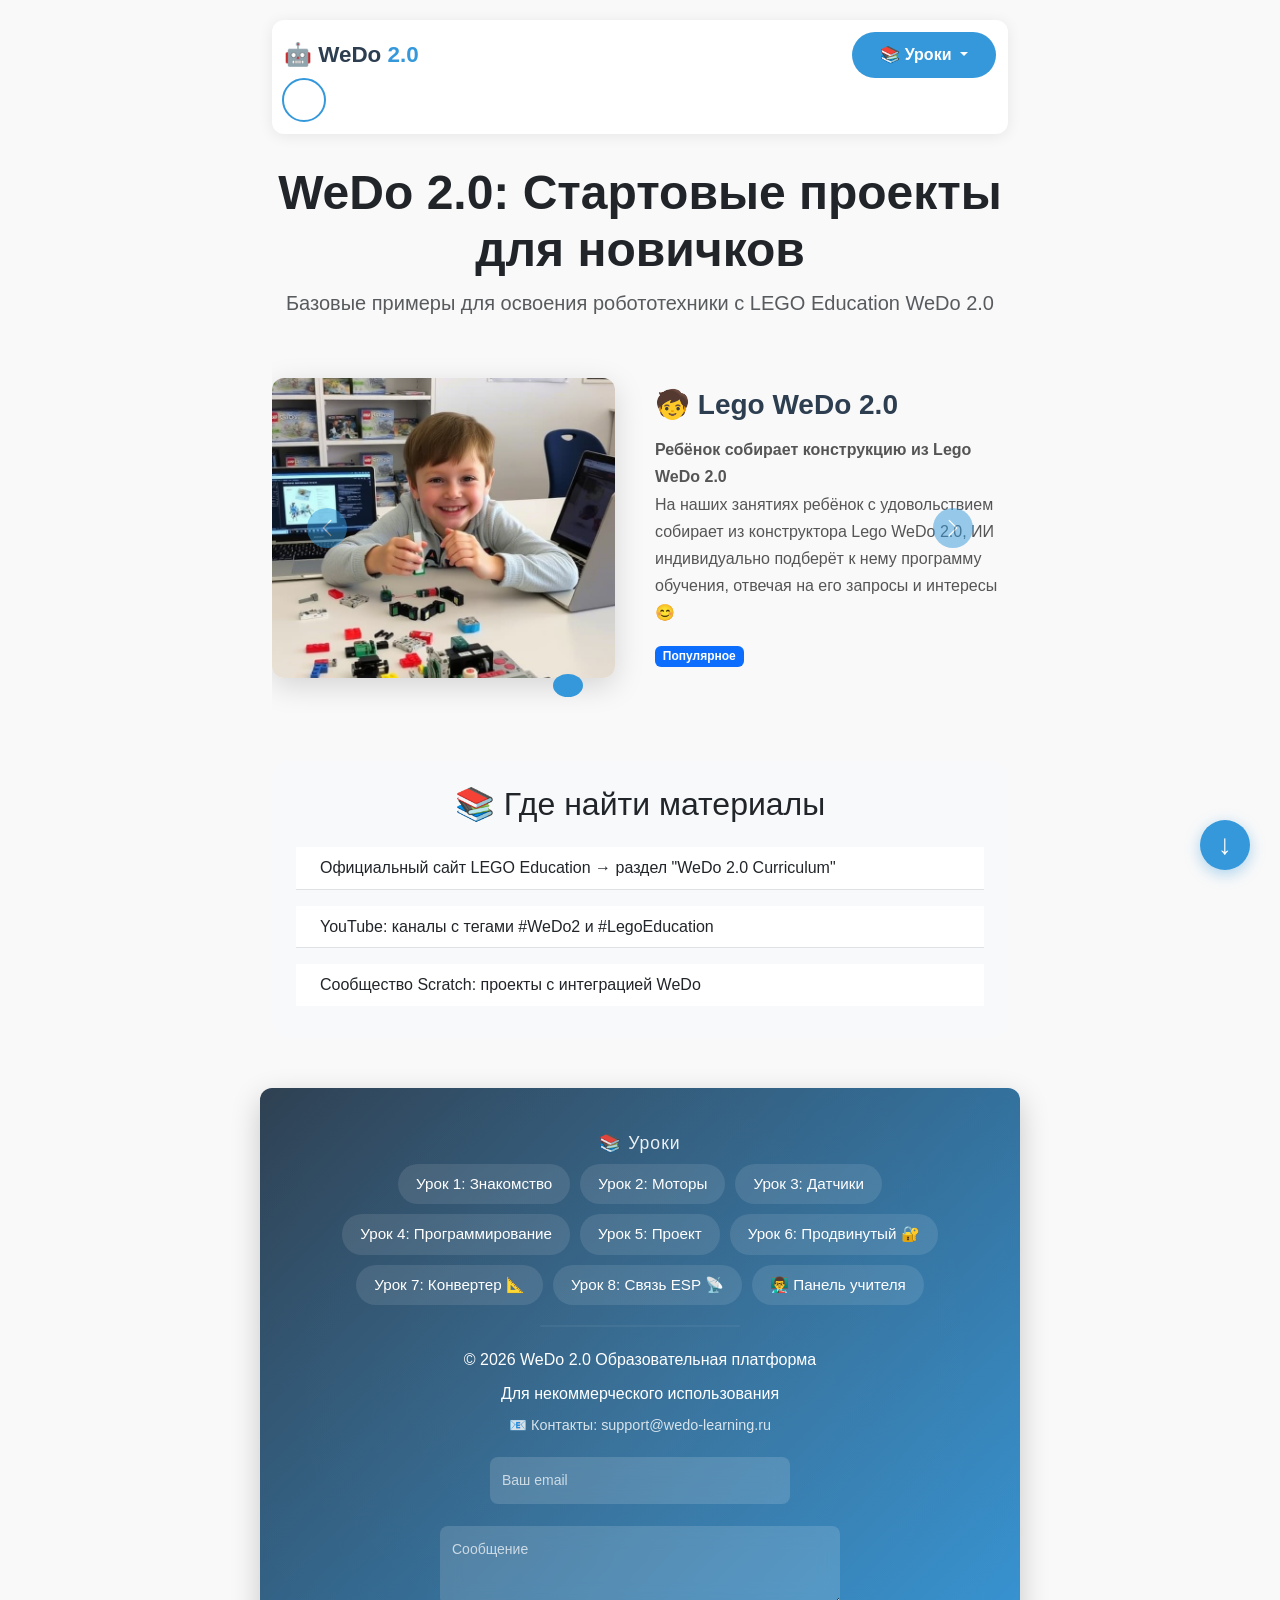
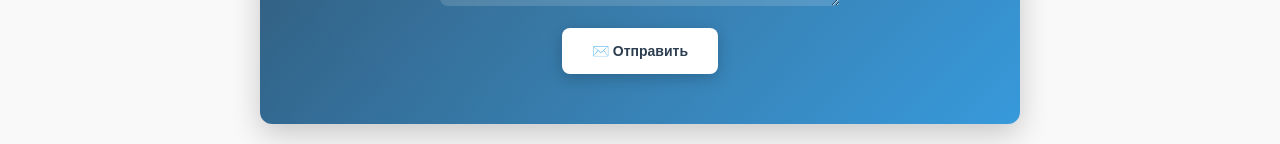
==== commit 437b9f58: "Добавлена кнопка переключения тёмной/светлой темы" ====
--- a/index.html
+++ b/index.html
@@ -14,325 +14,6 @@
 
     <!-- Подключаем внешний CSS файл -->
     <link rel="stylesheet" href="styles.css" />
-
-    <style>
-      /* ===== ДОПОЛНИТЕЛЬНЫЕ СТИЛИ ===== */
-
-      /* Слайдер — картинка слева, текст справа */
-      .slide-content {
-        display: flex;
-        flex-direction: row;
-        align-items: center;
-        gap: 30px;
-        padding: 20px 0;
-      }
-
-      .slide-content .slide-image {
-        flex: 1;
-        max-width: 50%;
-      }
-
-      .slide-content .slide-image img {
-        width: 100%;
-        height: 300px;
-        object-fit: cover;
-        border-radius: 12px;
-        box-shadow: 0 8px 30px rgba(0, 0, 0, 0.15);
-        transition: transform 0.3s ease;
-      }
-
-      .slide-content .slide-image img:hover {
-        transform: scale(1.02);
-      }
-
-      .slide-content .slide-text {
-        flex: 1;
-        padding: 10px;
-      }
-
-      .slide-content .slide-text h3 {
-        color: #2c3e50;
-        margin-bottom: 15px;
-        font-weight: 600;
-      }
-
-      .slide-content .slide-text p {
-        color: #555;
-        line-height: 1.7;
-      }
-
-      /* Карусель — плавный переход */
-      .carousel-item {
-        transition: transform 0.6s ease-in-out;
-      }
-
-      /* Индикаторы (точки) */
-      .carousel-indicators button {
-        width: 12px;
-        height: 12px;
-        border-radius: 50%;
-        border: 2px solid #3498db;
-        background: transparent !important;
-        margin: 0 6px;
-      }
-
-      .carousel-indicators button.active {
-        background: #3498db !important;
-      }
-
-      /* Стрелки навигации */
-      .carousel-control-prev-icon,
-      .carousel-control-next-icon {
-        background-color: #3498db;
-        border-radius: 50%;
-        padding: 20px;
-        background-size: 50%;
-      }
-
-      /* ===== МЕНЮ (кнопка "Уроки" с выпадашкой) ===== */
-      .navbar-custom {
-        background: white;
-        box-shadow: 0 2px 15px rgba(0, 0, 0, 0.08);
-        padding: 12px 0;
-        margin-bottom: 30px;
-        border-radius: 12px;
-      }
-
-      .navbar-custom .navbar-brand {
-        font-weight: 700;
-        font-size: 1.4rem;
-        color: #2c3e50;
-      }
-
-      .navbar-custom .navbar-brand span {
-        color: #3498db;
-      }
-
-      .navbar-custom .dropdown-menu {
-        border: none;
-        box-shadow: 0 8px 30px rgba(0, 0, 0, 0.12);
-        border-radius: 12px;
-        padding: 10px 0;
-      }
-
-      .navbar-custom .dropdown-item {
-        padding: 10px 24px;
-        font-weight: 500;
-        color: #2c3e50;
-        transition: all 0.2s ease;
-      }
-
-      .navbar-custom .dropdown-item:hover {
-        background: #f0f7ff;
-        color: #3498db;
-        padding-left: 30px;
-      }
-
-      .navbar-custom .dropdown-item i {
-        width: 24px;
-        color: #3498db;
-        margin-right: 8px;
-      }
-
-      .navbar-custom .dropdown-item .badge-exclusive {
-        background: #e74c3c;
-        color: white;
-        font-size: 10px;
-        padding: 2px 8px;
-        border-radius: 20px;
-        margin-left: 8px;
-      }
-
-      .navbar-custom .btn-lessons {
-        background: #3498db;
-        color: white;
-        padding: 10px 28px;
-        border-radius: 30px;
-        font-weight: 600;
-        border: none;
-        transition: all 0.3s ease;
-      }
-
-      .navbar-custom .btn-lessons:hover {
-        background: #2980b9;
-        transform: translateY(-2px);
-        box-shadow: 0 6px 20px rgba(52, 152, 219, 0.4);
-      }
-
-      /* Адаптив для мобильных */
-      @media (max-width: 768px) {
-        .slide-content {
-          flex-direction: column;
-        }
-
-        .slide-content .slide-image {
-          max-width: 100%;
-        }
-
-        .slide-content .slide-image img {
-          height: 200px;
-        }
-
-        .navbar-custom .navbar-brand {
-          font-size: 1.1rem;
-        }
-
-        .navbar-custom .btn-lessons {
-          padding: 6px 16px;
-          font-size: 14px;
-        }
-      }
-
-      /* Кнопка "Вниз" (стрелка) */
-      .scroll-down {
-        position: fixed;
-        bottom: 30px;
-        right: 30px;
-        width: 50px;
-        height: 50px;
-        background: #3498db;
-        color: white;
-        border-radius: 50%;
-        display: flex;
-        align-items: center;
-        justify-content: center;
-        font-size: 28px;
-        text-decoration: none;
-        box-shadow: 0 4px 15px rgba(52, 152, 219, 0.4);
-        transition: all 0.3s ease;
-        z-index: 1000;
-        cursor: pointer;
-        animation: bounce 2s infinite;
-      }
-
-      .scroll-down:hover {
-        background: #2980b9;
-        transform: scale(1.1);
-        box-shadow: 0 6px 25px rgba(52, 152, 219, 0.6);
-      }
-
-      @keyframes bounce {
-        0%,
-        20%,
-        50%,
-        80%,
-        100% {
-          transform: translateY(0);
-        }
-        40% {
-          transform: translateY(-10px);
-        }
-        60% {
-          transform: translateY(-5px);
-        }
-      }
-
-      /* Футер */
-      footer {
-        margin-top: 50px;
-        padding: 30px 20px;
-        background: linear-gradient(135deg, #2c3e50 0%, #3498db 100%);
-        color: white;
-        text-align: center;
-        border-radius: 12px;
-        box-shadow: 0 10px 30px rgba(0, 0, 0, 0.2);
-        position: relative;
-        overflow: hidden;
-      }
-
-      footer::before {
-        content: "";
-        position: absolute;
-        top: -50%;
-        left: -50%;
-        width: 200%;
-        height: 200%;
-        background: radial-gradient(
-          circle,
-          rgba(255, 255, 255, 0.05) 0%,
-          transparent 70%
-        );
-        animation: rotate 20s linear infinite;
-      }
-
-      @keyframes rotate {
-        from {
-          transform: rotate(0deg);
-        }
-        to {
-          transform: rotate(360deg);
-        }
-      }
-
-      footer * {
-        position: relative;
-        z-index: 1;
-      }
-
-      .footer-divider {
-        max-width: 200px;
-        margin: 20px auto;
-        border: none;
-        height: 2px;
-        background: rgba(255, 255, 255, 0.2);
-        border-radius: 2px;
-      }
-
-      .lesson-nav ul {
-        list-style: none;
-        padding: 0;
-        display: flex;
-        flex-wrap: wrap;
-        justify-content: center;
-        gap: 10px;
-      }
-
-      .lesson-nav ul li {
-        margin: 0;
-        background: rgba(255, 255, 255, 0.1);
-        border-radius: 20px;
-        padding: 0;
-        transition: background 0.3s ease;
-      }
-
-      .lesson-nav ul li:hover {
-        background: rgba(255, 255, 255, 0.2);
-      }
-
-      .lesson-nav ul li a {
-        display: block;
-        padding: 8px 18px;
-        color: white;
-        text-decoration: none;
-        font-size: 0.95em;
-        transition: transform 0.3s ease;
-      }
-
-      .lesson-nav ul li a:hover {
-        transform: scale(1.05);
-      }
-
-      @media (max-width: 600px) {
-        .lesson-nav ul {
-          flex-direction: column;
-          align-items: center;
-        }
-        .lesson-nav ul li {
-          width: 80%;
-        }
-      }
-
-      /* Адаптив для мобильных */
-      @media (max-width: 600px) {
-        .scroll-down {
-          width: 40px;
-          height: 40px;
-          font-size: 22px;
-          bottom: 20px;
-          right: 20px;
-        }
-      }
-    </style>
   </head>
   <body>
     <div class="container">
@@ -414,6 +95,14 @@
             </ul>
           </div>
         </div>
+        <!-- Кнопка переключения темы -->
+        <button
+          id="themeToggle"
+          class="btn-theme-toggle"
+          aria-label="Переключить тему"
+        >
+          <i class="fas fa-moon"></i>
+        </button>
       </nav>
 
       <!-- ============================================================ -->
--- a/styles.css
+++ b/styles.css
@@ -1,6 +1,8 @@
-/* styles.css - Полный файл стилей */
-
-/* Базовые стили */
+/* ============================================================
+   styles.css — полный файл стилей для WeDo 2.0
+   ============================================================ */
+
+/* ===== БАЗОВЫЕ СТИЛИ ===== */
 :root {
   --primary-color: #2c3e50;
   --secondary-color: #3498db;
@@ -15,7 +17,7 @@
   background-color: #f9f9f9;
 }
 
-/* Адаптивные изображения */
+/* ===== АДАПТИВНЫЕ ИЗОБРАЖЕНИЯ ===== */
 img {
   max-width: 100%;
   height: auto;
@@ -30,7 +32,7 @@
   transform: scale(1.02);
 }
 
-/* Карточки с анимацией */
+/* ===== КАРТОЧКИ С АНИМАЦИЕЙ ===== */
 .example-card {
   border: 1px solid #ddd;
   padding: 15px;
@@ -46,7 +48,27 @@
   box-shadow: 0 4px 12px rgba(0, 0, 0, 0.15);
 }
 
-/* Адаптивные медиа-запросы */
+@keyframes fadeIn {
+  from {
+    opacity: 0;
+    transform: translateY(20px);
+  }
+  to {
+    opacity: 1;
+    transform: translateY(0);
+  }
+}
+
+/* ===== СПИСКИ ===== */
+ul {
+  padding-left: 20px;
+}
+
+li {
+  margin: 8px 0;
+}
+
+/* ===== АДАПТИВНЫЕ МЕДИА-ЗАПРОСЫ ===== */
 @media (max-width: 768px) {
   body {
     padding: 10px;
@@ -67,458 +89,179 @@
   }
 }
 
-@keyframes fadeIn {
-  from {
-    opacity: 0;
-    transform: translateY(20px);
-  }
-  to {
-    opacity: 1;
-    transform: translateY(0);
-  }
-}
-
-/* Стили для списков */
-ul {
-  padding-left: 20px;
-}
-
-li {
-  margin: 8px 0;
-}
-
-/* ========== МОДЕРНИЗИРОВАННЫЙ ФУТЕР ========== */
-/* ========== СТИЛИ ФУТЕРА (уже есть) ========== */
-footer {
-  margin-top: 50px;
-  padding: 30px 20px;
-  background: linear-gradient(135deg, #2c3e50 0%, #3498db 100%);
+/* ============================================================
+   СЛАЙДЕР (карусель) — картинка слева, текст справа
+   ============================================================ */
+.slide-content {
+  display: flex;
+  flex-direction: row;
+  align-items: center;
+  gap: 30px;
+  padding: 20px 0;
+}
+
+.slide-content .slide-image {
+  flex: 1;
+  max-width: 50%;
+}
+
+.slide-content .slide-image img {
+  width: 100%;
+  height: 300px;
+  object-fit: cover;
+  border-radius: 12px;
+  box-shadow: 0 8px 30px rgba(0, 0, 0, 0.15);
+  transition: transform 0.3s ease;
+}
+
+.slide-content .slide-image img:hover {
+  transform: scale(1.02);
+}
+
+.slide-content .slide-text {
+  flex: 1;
+  padding: 10px;
+}
+
+.slide-content .slide-text h3 {
+  color: #2c3e50;
+  margin-bottom: 15px;
+  font-weight: 600;
+}
+
+.slide-content .slide-text p {
+  color: #555;
+  line-height: 1.7;
+}
+
+/* Карусель — плавный переход */
+.carousel-item {
+  transition: transform 0.6s ease-in-out;
+}
+
+/* Индикаторы (точки) */
+.carousel-indicators button {
+  width: 12px;
+  height: 12px;
+  border-radius: 50%;
+  border: 2px solid #3498db;
+  background: transparent !important;
+  margin: 0 6px;
+}
+
+.carousel-indicators button.active {
+  background: #3498db !important;
+}
+
+/* Стрелки навигации */
+.carousel-control-prev-icon,
+.carousel-control-next-icon {
+  background-color: #3498db;
+  border-radius: 50%;
+  padding: 20px;
+  background-size: 50%;
+}
+
+/* ============================================================
+   МЕНЮ (кнопка "Уроки" с выпадашкой)
+   ============================================================ */
+.navbar-custom {
+  background: white;
+  box-shadow: 0 2px 15px rgba(0, 0, 0, 0.08);
+  padding: 12px 0;
+  margin-bottom: 30px;
+  border-radius: 12px;
+}
+
+.navbar-custom .navbar-brand {
+  font-weight: 700;
+  font-size: 1.4rem;
+  color: #2c3e50;
+}
+
+.navbar-custom .navbar-brand span {
+  color: #3498db;
+}
+
+.navbar-custom .dropdown-menu {
+  border: none;
+  box-shadow: 0 8px 30px rgba(0, 0, 0, 0.12);
+  border-radius: 12px;
+  padding: 10px 0;
+}
+
+.navbar-custom .dropdown-item {
+  padding: 10px 24px;
+  font-weight: 500;
+  color: #2c3e50;
+  transition: all 0.2s ease;
+}
+
+.navbar-custom .dropdown-item:hover {
+  background: #f0f7ff;
+  color: #3498db;
+  padding-left: 30px;
+}
+
+.navbar-custom .dropdown-item i {
+  width: 24px;
+  color: #3498db;
+  margin-right: 8px;
+}
+
+.navbar-custom .dropdown-item .badge-exclusive {
+  background: #e74c3c;
   color: white;
-  text-align: center;
-  border-radius: 12px;
-  box-shadow: 0 10px 30px rgba(0, 0, 0, 0.2);
-  position: relative;
-  overflow: hidden;
-}
-
-/* Декоративный элемент */
-footer::before {
-  content: "";
-  position: absolute;
-  top: -50%;
-  left: -50%;
-  width: 200%;
-  height: 200%;
-  background: radial-gradient(
-    circle,
-    rgba(255, 255, 255, 0.05) 0%,
-    transparent 70%
-  );
-  animation: rotate 20s linear infinite;
-}
-
-@keyframes rotate {
-  from {
-    transform: rotate(0deg);
-  }
-  to {
-    transform: rotate(360deg);
-  }
-}
-
-footer p {
-  margin: 8px 0;
-  position: relative;
-  z-index: 1;
-}
-
-footer p:first-child {
-  font-size: 1.1em;
-  font-weight: 500;
-  letter-spacing: 0.5px;
-}
-
-footer p:last-child {
-  opacity: 0.9;
-  font-size: 0.95em;
-}
-
-/* Современная форма в футере */
-footer form {
-  margin-top: 20px;
-  display: flex;
-  flex-wrap: wrap;
-  gap: 12px;
-  justify-content: center;
-  position: relative;
-  z-index: 1;
-}
-
-footer input,
-footer textarea {
-  padding: 12px 16px;
+  font-size: 10px;
+  padding: 2px 8px;
+  border-radius: 20px;
+  margin-left: 8px;
+}
+
+.navbar-custom .btn-lessons {
+  background: #3498db;
+  color: white;
+  padding: 10px 28px;
+  border-radius: 30px;
+  font-weight: 600;
   border: none;
-  border-radius: 8px;
-  background: rgba(255, 255, 255, 0.15);
-  backdrop-filter: blur(10px);
-  color: white;
-  font-size: 14px;
   transition: all 0.3s ease;
-  width: 100%;
-  max-width: 300px;
-}
-
-footer input::placeholder,
-footer textarea::placeholder {
-  color: rgba(255, 255, 255, 0.7);
-}
-
-footer input:focus,
-footer textarea:focus {
-  outline: 2px solid rgba(255, 255, 255, 0.5);
-  background: rgba(255, 255, 255, 0.25);
-}
-
-footer textarea {
-  max-width: 400px;
-  min-height: 80px;
-  resize: vertical;
-}
-
-footer button {
-  padding: 12px 30px;
-  border: none;
-  border-radius: 8px;
-  background: white;
-  color: #2c3e50;
-  font-weight: bold;
-  font-size: 14px;
+}
+
+.navbar-custom .btn-lessons:hover {
+  background: #2980b9;
+  transform: translateY(-2px);
+  box-shadow: 0 6px 20px rgba(52, 152, 219, 0.4);
+}
+
+/* ============================================================
+   КНОПКА ПЕРЕКЛЮЧЕНИЯ ТЕМЫ
+   ============================================================ */
+.btn-theme-toggle {
+  background: transparent;
+  border: 2px solid #3498db;
+  color: #3498db;
+  width: 44px;
+  height: 44px;
+  border-radius: 50%;
+  font-size: 20px;
   cursor: pointer;
   transition: all 0.3s ease;
-  box-shadow: 0 4px 15px rgba(0, 0, 0, 0.2);
-}
-
-footer button:hover {
-  transform: translateY(-2px) scale(1.02);
-  box-shadow: 0 8px 25px rgba(0, 0, 0, 0.3);
-  background: #ecf0f1;
-}
-
-footer button:active {
-  transform: translateY(0);
-}
-
-/* Адаптив для футера */
-@media (max-width: 768px) {
-  footer {
-    padding: 20px 15px;
-    border-radius: 8px;
-  }
-
-  footer form {
-    flex-direction: column;
-    align-items: center;
-  }
-
-  footer input,
-  footer textarea {
-    max-width: 100%;
-  }
-
-  footer button {
-    width: 100%;
-    max-width: 200px;
-  }
-}
-
-/* ========== НАВИГАЦИЯ ПО УРОКАМ (ДОБАВЛЯЕМ НОВОЕ) ========== */
-.lesson-nav {
-  margin: 15px 0;
-  text-align: center;
-  position: relative;
-  z-index: 1;
-}
-
-.lesson-nav h4 {
-  font-size: 1.1em;
-  margin-bottom: 10px;
-  color: rgba(255, 255, 255, 0.9);
-  letter-spacing: 1px;
-}
-
-.lesson-nav ul {
-  list-style: none;
-  padding: 0;
   display: flex;
-  flex-wrap: wrap;
+  align-items: center;
   justify-content: center;
-  gap: 10px;
-}
-
-.lesson-nav ul li {
-  margin: 0;
-  background: rgba(255, 255, 255, 0.1);
-  border-radius: 20px;
-  padding: 0;
-  transition: background 0.3s ease;
-}
-
-.lesson-nav ul li:hover {
-  background: rgba(255, 255, 255, 0.2);
-}
-
-.lesson-nav ul li a {
-  display: block;
-  padding: 8px 18px;
-  color: white;
-  text-decoration: none;
-  font-size: 0.95em;
-  transition: transform 0.3s ease;
-}
-
-.lesson-nav ul li a:hover {
-  transform: scale(1.05);
-}
-
-/* Разделитель в футере */
-.footer-divider {
-  max-width: 200px;
-  margin: 20px auto;
-  border: none;
-  height: 2px;
-  background: rgba(255, 255, 255, 0.2);
-  border-radius: 2px;
-  position: relative;
-  z-index: 1;
-}
-
-/* Адаптив для мобильных */
-@media (max-width: 600px) {
-  .lesson-nav ul {
-    flex-direction: column;
-    align-items: center;
-  }
-
-  .lesson-nav ul li {
-    width: 80%;
-  }
-}
-
-/* Декоративный элемент */
-footer::before {
-  content: "";
-  position: absolute;
-  top: -50%;
-  left: -50%;
-  width: 200%;
-  height: 200%;
-  background: radial-gradient(
-    circle,
-    rgba(255, 255, 255, 0.05) 0%,
-    transparent 70%
-  );
-  animation: rotate 20s linear infinite;
-}
-
-@keyframes rotate {
-  from {
-    transform: rotate(0deg);
-  }
-  to {
-    transform: rotate(360deg);
-  }
-}
-
-footer p {
-  margin: 8px 0;
-  position: relative;
-  z-index: 1;
-}
-
-footer p:first-child {
-  font-size: 1.1em;
-  font-weight: 500;
-  letter-spacing: 0.5px;
-}
-
-footer p:last-child {
-  opacity: 0.9;
-  font-size: 0.95em;
-}
-
-/* Современная форма в футере */
-footer form {
-  margin-top: 20px;
-  display: flex;
-  flex-wrap: wrap;
-  gap: 12px;
-  justify-content: center;
-  position: relative;
-  z-index: 1;
-}
-
-footer input,
-footer textarea {
-  padding: 12px 16px;
-  border: none;
-  border-radius: 8px;
-  background: rgba(255, 255, 255, 0.15);
-  backdrop-filter: blur(10px);
-  color: white;
-  font-size: 14px;
-  transition: all 0.3s ease;
-  width: 100%;
-  max-width: 300px;
-}
-
-footer input::placeholder,
-footer textarea::placeholder {
-  color: rgba(255, 255, 255, 0.7);
-}
-
-footer input:focus,
-footer textarea:focus {
-  outline: 2px solid rgba(255, 255, 255, 0.5);
-  background: rgba(255, 255, 255, 0.25);
-}
-
-footer textarea {
-  max-width: 400px;
-  min-height: 80px;
-  resize: vertical;
-}
-
-footer button {
-  padding: 12px 30px;
-  border: none;
-  border-radius: 8px;
-  background: white;
-  color: #2c3e50;
-  font-weight: bold;
-  font-size: 14px;
-  cursor: pointer;
-  transition: all 0.3s ease;
-  box-shadow: 0 4px 15px rgba(0, 0, 0, 0.2);
-}
-
-footer button:hover {
-  transform: translateY(-2px) scale(1.02);
-  box-shadow: 0 8px 25px rgba(0, 0, 0, 0.3);
-  background: #ecf0f1;
-}
-
-footer button:active {
-  transform: translateY(0);
-}
-
-/* Адаптив для футера */
-@media (max-width: 768px) {
-  footer {
-    padding: 20px 15px;
-    border-radius: 8px;
-  }
-
-  footer form {
-    flex-direction: column;
-    align-items: center;
-  }
-
-  footer input,
-  footer textarea {
-    max-width: 100%;
-  }
-
-  footer button {
-    width: 100%;
-    max-width: 200px;
-  }
-}
-/* ========== СТИЛИ ДЛЯ СТРАНИЦ УРОКОВ ========== */
-
-.lesson-content {
-  max-width: 800px;
-  margin: 0 auto;
-  padding: 10px 0;
-}
-
-.lesson-content h2 {
-  color: #2c3e50;
-  border-bottom: 3px solid #3498db;
-  padding-bottom: 10px;
-  margin-top: 30px;
-}
-
-.lesson-content h3 {
-  color: #2c3e50;
-  margin-top: 0;
-}
-
-.lesson-content ul {
-  padding-left: 25px;
-}
-
-.lesson-content ul li {
-  margin: 10px 0;
-  list-style-type: disc;
-}
-
-.lesson-content img {
-  max-width: 100%;
-  height: auto;
-  margin: 15px auto;
-  border-radius: 8px;
-  box-shadow: 0 2px 10px rgba(0, 0, 0, 0.1);
-}
-
-/* Ссылки "На главную" */
-.lesson-content a,
-header a {
-  color: #3498db;
-  text-decoration: none;
-  font-weight: 500;
-  transition: color 0.3s ease;
-}
-
-.lesson-content a:hover,
-header a:hover {
-  color: #1a6da8;
-  text-decoration: underline;
-}
-
-/* Кнопки навигации между уроками */
-.lesson-navigation {
-  display: flex;
-  justify-content: space-between;
-  margin-top: 30px;
-  padding: 20px 0;
-  border-top: 2px solid #eee;
-}
-
-.lesson-navigation a {
-  display: inline-block;
-  padding: 10px 25px;
+  margin-left: 10px;
+}
+
+.btn-theme-toggle:hover {
   background: #3498db;
   color: white;
-  border-radius: 8px;
-  text-decoration: none;
-  transition:
-    background 0.3s ease,
-    transform 0.3s ease;
-}
-
-.lesson-navigation a:hover {
-  background: #2980b9;
-  transform: scale(1.05);
-}
-
-.lesson-navigation a:first-child {
-  background: #7f8c8d;
-}
-
-.lesson-navigation a:first-child:hover {
-  background: #616a6b;
-}
-/* ========== КНОПКА ПРОКРУТКИ ВНИЗ ========== */
+  transform: rotate(20deg);
+}
+
+/* ============================================================
+   КНОПКА ПРОКРУТКИ ВНИЗ
+   ============================================================ */
 .scroll-down {
   position: fixed;
   bottom: 30px;
@@ -567,6 +310,383 @@
   }
 }
 
+/* ============================================================
+   ФУТЕР
+   ============================================================ */
+footer {
+  margin-top: 50px;
+  padding: 30px 20px;
+  background: linear-gradient(135deg, #2c3e50 0%, #3498db 100%);
+  color: white;
+  text-align: center;
+  border-radius: 12px;
+  box-shadow: 0 10px 30px rgba(0, 0, 0, 0.2);
+  position: relative;
+  overflow: hidden;
+}
+
+/* Декоративный элемент */
+footer::before {
+  content: "";
+  position: absolute;
+  top: -50%;
+  left: -50%;
+  width: 200%;
+  height: 200%;
+  background: radial-gradient(
+    circle,
+    rgba(255, 255, 255, 0.05) 0%,
+    transparent 70%
+  );
+  animation: rotate 20s linear infinite;
+}
+
+@keyframes rotate {
+  from {
+    transform: rotate(0deg);
+  }
+  to {
+    transform: rotate(360deg);
+  }
+}
+
+footer * {
+  position: relative;
+  z-index: 1;
+}
+
+footer p {
+  margin: 8px 0;
+}
+
+footer p:first-child {
+  font-size: 1.1em;
+  font-weight: 500;
+  letter-spacing: 0.5px;
+}
+
+footer p:last-child {
+  opacity: 0.9;
+  font-size: 0.95em;
+}
+
+/* Форма в футере */
+footer form {
+  margin-top: 20px;
+  display: flex;
+  flex-wrap: wrap;
+  gap: 12px;
+  justify-content: center;
+}
+
+footer input,
+footer textarea {
+  padding: 12px 16px;
+  border: none;
+  border-radius: 8px;
+  background: rgba(255, 255, 255, 0.15);
+  backdrop-filter: blur(10px);
+  color: white;
+  font-size: 14px;
+  transition: all 0.3s ease;
+  width: 100%;
+  max-width: 300px;
+}
+
+footer input::placeholder,
+footer textarea::placeholder {
+  color: rgba(255, 255, 255, 0.7);
+}
+
+footer input:focus,
+footer textarea:focus {
+  outline: 2px solid rgba(255, 255, 255, 0.5);
+  background: rgba(255, 255, 255, 0.25);
+}
+
+footer textarea {
+  max-width: 400px;
+  min-height: 80px;
+  resize: vertical;
+}
+
+footer button {
+  padding: 12px 30px;
+  border: none;
+  border-radius: 8px;
+  background: white;
+  color: #2c3e50;
+  font-weight: bold;
+  font-size: 14px;
+  cursor: pointer;
+  transition: all 0.3s ease;
+  box-shadow: 0 4px 15px rgba(0, 0, 0, 0.2);
+}
+
+footer button:hover {
+  transform: translateY(-2px) scale(1.02);
+  box-shadow: 0 8px 25px rgba(0, 0, 0, 0.3);
+  background: #ecf0f1;
+}
+
+footer button:active {
+  transform: translateY(0);
+}
+
+/* ============================================================
+   НАВИГАЦИЯ ПО УРОКАМ В ФУТЕРЕ
+   ============================================================ */
+.lesson-nav {
+  margin: 15px 0;
+  text-align: center;
+}
+
+.lesson-nav h4 {
+  font-size: 1.1em;
+  margin-bottom: 10px;
+  color: rgba(255, 255, 255, 0.9);
+  letter-spacing: 1px;
+}
+
+.lesson-nav ul {
+  list-style: none;
+  padding: 0;
+  display: flex;
+  flex-wrap: wrap;
+  justify-content: center;
+  gap: 10px;
+}
+
+.lesson-nav ul li {
+  margin: 0;
+  background: rgba(255, 255, 255, 0.1);
+  border-radius: 20px;
+  padding: 0;
+  transition: background 0.3s ease;
+}
+
+.lesson-nav ul li:hover {
+  background: rgba(255, 255, 255, 0.2);
+}
+
+.lesson-nav ul li a {
+  display: block;
+  padding: 8px 18px;
+  color: white;
+  text-decoration: none;
+  font-size: 0.95em;
+  transition: transform 0.3s ease;
+}
+
+.lesson-nav ul li a:hover {
+  transform: scale(1.05);
+}
+
+/* Разделитель в футере */
+.footer-divider {
+  max-width: 200px;
+  margin: 20px auto;
+  border: none;
+  height: 2px;
+  background: rgba(255, 255, 255, 0.2);
+  border-radius: 2px;
+}
+
+/* ============================================================
+   СТИЛИ ДЛЯ СТРАНИЦ УРОКОВ
+   ============================================================ */
+.lesson-content {
+  max-width: 800px;
+  margin: 0 auto;
+  padding: 10px 0;
+}
+
+.lesson-content h2 {
+  color: #2c3e50;
+  border-bottom: 3px solid #3498db;
+  padding-bottom: 10px;
+  margin-top: 30px;
+}
+
+.lesson-content h3 {
+  color: #2c3e50;
+  margin-top: 0;
+}
+
+.lesson-content ul {
+  padding-left: 25px;
+}
+
+.lesson-content ul li {
+  margin: 10px 0;
+  list-style-type: disc;
+}
+
+.lesson-content img {
+  max-width: 100%;
+  height: auto;
+  margin: 15px auto;
+  border-radius: 8px;
+  box-shadow: 0 2px 10px rgba(0, 0, 0, 0.1);
+}
+
+/* Ссылки "На главную" */
+.lesson-content a,
+header a {
+  color: #3498db;
+  text-decoration: none;
+  font-weight: 500;
+  transition: color 0.3s ease;
+}
+
+.lesson-content a:hover,
+header a:hover {
+  color: #1a6da8;
+  text-decoration: underline;
+}
+
+/* Кнопки навигации между уроками */
+.lesson-navigation {
+  display: flex;
+  justify-content: space-between;
+  margin-top: 30px;
+  padding: 20px 0;
+  border-top: 2px solid #eee;
+}
+
+.lesson-navigation a {
+  display: inline-block;
+  padding: 10px 25px;
+  background: #3498db;
+  color: white;
+  border-radius: 8px;
+  text-decoration: none;
+  transition:
+    background 0.3s ease,
+    transform 0.3s ease;
+}
+
+.lesson-navigation a:hover {
+  background: #2980b9;
+  transform: scale(1.05);
+}
+
+.lesson-navigation a:first-child {
+  background: #7f8c8d;
+}
+
+.lesson-navigation a:first-child:hover {
+  background: #616a6b;
+}
+
+/* ============================================================
+   АВТОМАТИЧЕСКОЕ ОБНОВЛЕНИЕ ГОДА В КОПИРАЙТЕ
+   ============================================================ */
+.footer-year::after {
+  content: "2026";
+}
+
+/* ============================================================
+   ТЁМНАЯ ТЕМА
+   ============================================================ */
+body.dark-theme {
+  background-color: #1e1e2e;
+  color: #cdd6f4;
+}
+
+body.dark-theme .navbar-custom {
+  background: #2a2a3e;
+  box-shadow: 0 2px 15px rgba(0, 0, 0, 0.4);
+}
+
+body.dark-theme .navbar-custom .navbar-brand {
+  color: #cdd6f4;
+}
+
+body.dark-theme .navbar-custom .navbar-brand span {
+  color: #89b4fa;
+}
+
+body.dark-theme .navbar-custom .btn-lessons {
+  background: #45475a;
+  color: #cdd6f4;
+}
+
+body.dark-theme .navbar-custom .btn-lessons:hover {
+  background: #585b70;
+}
+
+body.dark-theme .navbar-custom .dropdown-menu {
+  background: #2a2a3e;
+  border: 1px solid #45475a;
+}
+
+body.dark-theme .navbar-custom .dropdown-item {
+  color: #cdd6f4;
+}
+
+body.dark-theme .navbar-custom .dropdown-item:hover {
+  background: #45475a;
+  color: #89b4fa;
+}
+
+body.dark-theme .example-card {
+  background: #2a2a3e;
+  border-color: #45475a;
+  color: #cdd6f4;
+}
+
+body.dark-theme .example-card h3,
+body.dark-theme .example-card strong {
+  color: #a6e3a1;
+}
+
+body.dark-theme .slide-text h3 {
+  color: #89b4fa;
+}
+
+body.dark-theme .slide-text p,
+body.dark-theme .slide-text li {
+  color: #cdd6f4;
+}
+
+body.dark-theme #resources {
+  background: #2a2a3e !important;
+}
+
+body.dark-theme .list-group-item {
+  background: #2a2a3e;
+  color: #cdd6f4;
+  border-color: #45475a;
+}
+
+body.dark-theme .list-group-item i {
+  color: #89b4fa !important;
+}
+
+body.dark-theme .btn-theme-toggle {
+  border-color: #f9e2af;
+  color: #f9e2af;
+}
+
+body.dark-theme .btn-theme-toggle:hover {
+  background: #f9e2af;
+  color: #1e1e2e;
+}
+
+body.dark-theme footer {
+  background: linear-gradient(135deg, #1a1a2e 0%, #2a2a4e 100%);
+}
+
+body.dark-theme .scroll-down {
+  background: #89b4fa;
+  box-shadow: 0 4px 15px rgba(137, 180, 250, 0.4);
+}
+
+body.dark-theme .scroll-down:hover {
+  background: #6c9bd4;
+}
+
 /* Адаптив для мобильных */
 @media (max-width: 600px) {
   .scroll-down {
@@ -576,7 +696,56 @@
     bottom: 20px;
     right: 20px;
   }
-}
-.footer-year::after {
-  content: "2026";
-}
+
+  .lesson-nav ul {
+    flex-direction: column;
+    align-items: center;
+  }
+
+  .lesson-nav ul li {
+    width: 80%;
+  }
+}
+
+@media (max-width: 768px) {
+  .slide-content {
+    flex-direction: column;
+  }
+
+  .slide-content .slide-image {
+    max-width: 100%;
+  }
+
+  .slide-content .slide-image img {
+    height: 200px;
+  }
+
+  .navbar-custom .navbar-brand {
+    font-size: 1.1rem;
+  }
+
+  .navbar-custom .btn-lessons {
+    padding: 6px 16px;
+    font-size: 14px;
+  }
+
+  footer {
+    padding: 20px 15px;
+    border-radius: 8px;
+  }
+
+  footer form {
+    flex-direction: column;
+    align-items: center;
+  }
+
+  footer input,
+  footer textarea {
+    max-width: 100%;
+  }
+
+  footer button {
+    width: 100%;
+    max-width: 200px;
+  }
+}
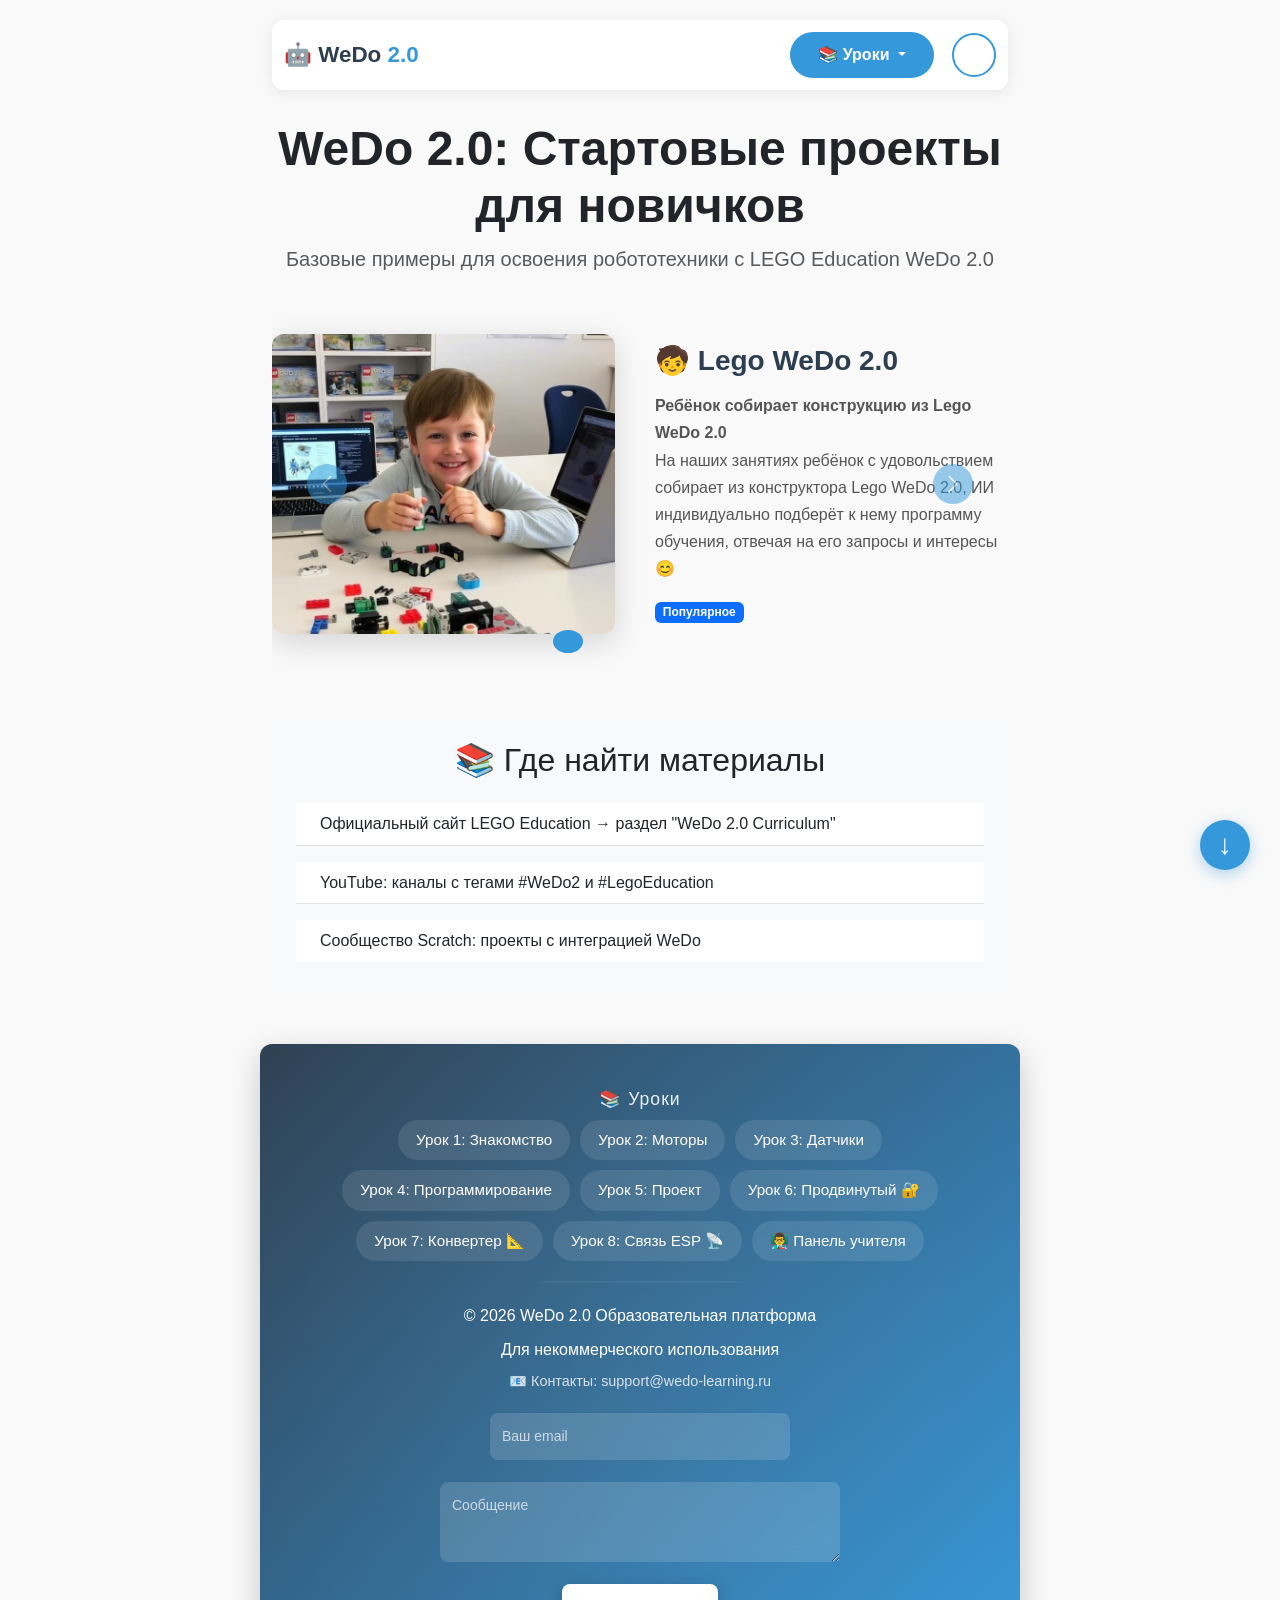
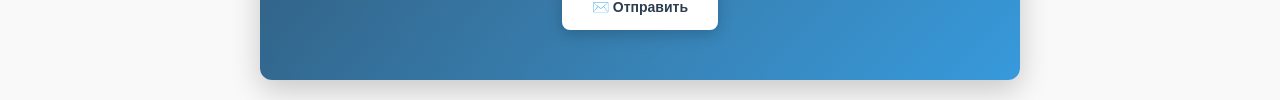
==== commit 6af775ef: "Скрипты перенесены в main.js" ====
--- a/index.html
+++ b/index.html
@@ -11,7 +11,8 @@
     <script src="assets/js/jquery.min.js"></script>
     <!-- ===== BOOTSTRAP 5 ===== -->
     <script src="assets/js/bootstrap.bundle.min.js"></script>
-
+    <!-- ===== ЛОКАЛЬНЫЕ СКРИПТЫ ===== -->
+    <script src="assets/js/main.js"></script>
     <!-- Подключаем внешний CSS файл -->
     <link rel="stylesheet" href="styles.css" />
   </head>
@@ -26,83 +27,86 @@
         >
           <a class="navbar-brand" href="#"> 🤖 WeDo <span>2.0</span> </a>
 
-          <!-- Кнопка "Уроки" с выпадающим меню -->
-          <div class="dropdown">
+          <div class="d-flex align-items-center gap-2">
+            <!-- Кнопка "Уроки" с выпадающим меню -->
+            <div class="dropdown">
+              <button
+                class="btn-lessons dropdown-toggle"
+                type="button"
+                id="lessonsDropdown"
+                data-bs-toggle="dropdown"
+                aria-expanded="false"
+              >
+                📚 Уроки
+              </button>
+              <ul
+                class="dropdown-menu dropdown-menu-end"
+                aria-labelledby="lessonsDropdown"
+              >
+                <li>
+                  <a class="dropdown-item" href="urok-1.html"
+                    ><i class="fas fa-rocket"></i> Урок 1: Знакомство</a
+                  >
+                </li>
+                <li>
+                  <a class="dropdown-item" href="urok-2.html"
+                    ><i class="fas fa-microchip"></i> Урок 2: Моторы</a
+                  >
+                </li>
+                <li>
+                  <a class="dropdown-item" href="urok-3.html"
+                    ><i class="fas fa-satellite-dish"></i> Урок 3: Датчики</a
+                  >
+                </li>
+                <li>
+                  <a class="dropdown-item" href="urok-4.html"
+                    ><i class="fas fa-code"></i> Урок 4: Программирование</a
+                  >
+                </li>
+                <li>
+                  <a class="dropdown-item" href="urok-5.html"
+                    ><i class="fas fa-flag-checkered"></i> Урок 5: Проект</a
+                  >
+                </li>
+                <li><hr class="dropdown-divider" /></li>
+                <li>
+                  <a class="dropdown-item" href="urok-6.html"
+                    ><i class="fas fa-lock"></i> Урок 6: ESP8266
+                    <span class="badge-exclusive">Эксклюзив</span></a
+                  >
+                </li>
+                <li>
+                  <a class="dropdown-item" href="urok-7.html"
+                    ><i class="fas fa-calculator"></i> Урок 7: Конвертер
+                    <span class="badge-exclusive">Эксклюзив</span></a
+                  >
+                </li>
+                <li>
+                  <a class="dropdown-item" href="urok-8.html"
+                    ><i class="fas fa-wifi"></i> Урок 8: Связь ESP
+                    <span class="badge-exclusive">Эксклюзив</span></a
+                  >
+                </li>
+                <li><hr class="dropdown-divider" /></li>
+                <li>
+                  <a class="dropdown-item" href="teacher-panel.html"
+                    ><i class="fas fa-chalkboard-teacher"></i> 👨‍🏫 Панель
+                    учителя</a
+                  >
+                </li>
+              </ul>
+            </div>
+
+            <!-- Кнопка переключения темы -->
             <button
-              class="btn-lessons dropdown-toggle"
-              type="button"
-              id="lessonsDropdown"
-              data-bs-toggle="dropdown"
-              aria-expanded="false"
+              id="themeToggle"
+              class="btn-theme-toggle"
+              aria-label="Переключить тему"
             >
-              📚 Уроки
+              <i class="fas fa-moon"></i>
             </button>
-            <ul
-              class="dropdown-menu dropdown-menu-end"
-              aria-labelledby="lessonsDropdown"
-            >
-              <li>
-                <a class="dropdown-item" href="urok-1.html"
-                  ><i class="fas fa-rocket"></i> Урок 1: Знакомство</a
-                >
-              </li>
-              <li>
-                <a class="dropdown-item" href="urok-2.html"
-                  ><i class="fas fa-microchip"></i> Урок 2: Моторы</a
-                >
-              </li>
-              <li>
-                <a class="dropdown-item" href="urok-3.html"
-                  ><i class="fas fa-satellite-dish"></i> Урок 3: Датчики</a
-                >
-              </li>
-              <li>
-                <a class="dropdown-item" href="urok-4.html"
-                  ><i class="fas fa-code"></i> Урок 4: Программирование</a
-                >
-              </li>
-              <li>
-                <a class="dropdown-item" href="urok-5.html"
-                  ><i class="fas fa-flag-checkered"></i> Урок 5: Проект</a
-                >
-              </li>
-              <li><hr class="dropdown-divider" /></li>
-              <li>
-                <a class="dropdown-item" href="urok-6.html"
-                  ><i class="fas fa-lock"></i> Урок 6: ESP8266
-                  <span class="badge-exclusive">Эксклюзив</span></a
-                >
-              </li>
-              <li>
-                <a class="dropdown-item" href="urok-7.html"
-                  ><i class="fas fa-calculator"></i> Урок 7: Конвертер
-                  <span class="badge-exclusive">Эксклюзив</span></a
-                >
-              </li>
-              <li>
-                <a class="dropdown-item" href="urok-8.html"
-                  ><i class="fas fa-wifi"></i> Урок 8: Связь ESP
-                  <span class="badge-exclusive">Эксклюзив</span></a
-                >
-              </li>
-              <li><hr class="dropdown-divider" /></li>
-              <li>
-                <a class="dropdown-item" href="teacher-panel.html"
-                  ><i class="fas fa-chalkboard-teacher"></i> 👨‍🏫 Панель
-                  учителя</a
-                >
-              </li>
-            </ul>
           </div>
         </div>
-        <!-- Кнопка переключения темы -->
-        <button
-          id="themeToggle"
-          class="btn-theme-toggle"
-          aria-label="Переключить тему"
-        >
-          <i class="fas fa-moon"></i>
-        </button>
       </nav>
 
       <!-- ============================================================ -->
@@ -390,25 +394,5 @@
     </a>
 
     <!-- Дополнительный скрипт для эффектов -->
-    <script>
-      $(document).ready(function () {
-        // Автозапуск карусели (уже включён через data-bs-ride)
-        // Дополнительный эффект: плавное появление при загрузке
-        $(".carousel-item").css("transition", "transform 0.8s ease-in-out");
-
-        // Обработка клика на стрелку вниз
-        $(".scroll-down").on("click", function (e) {
-          e.preventDefault();
-          $("html, body").animate(
-            {
-              scrollTop: $("#footer").offset().top,
-            },
-            600,
-          );
-        });
-
-        console.log("🚀 WeDo 2.0 с Bootstrap и jQuery загружен!");
-      });
-    </script>
   </body>
 </html>
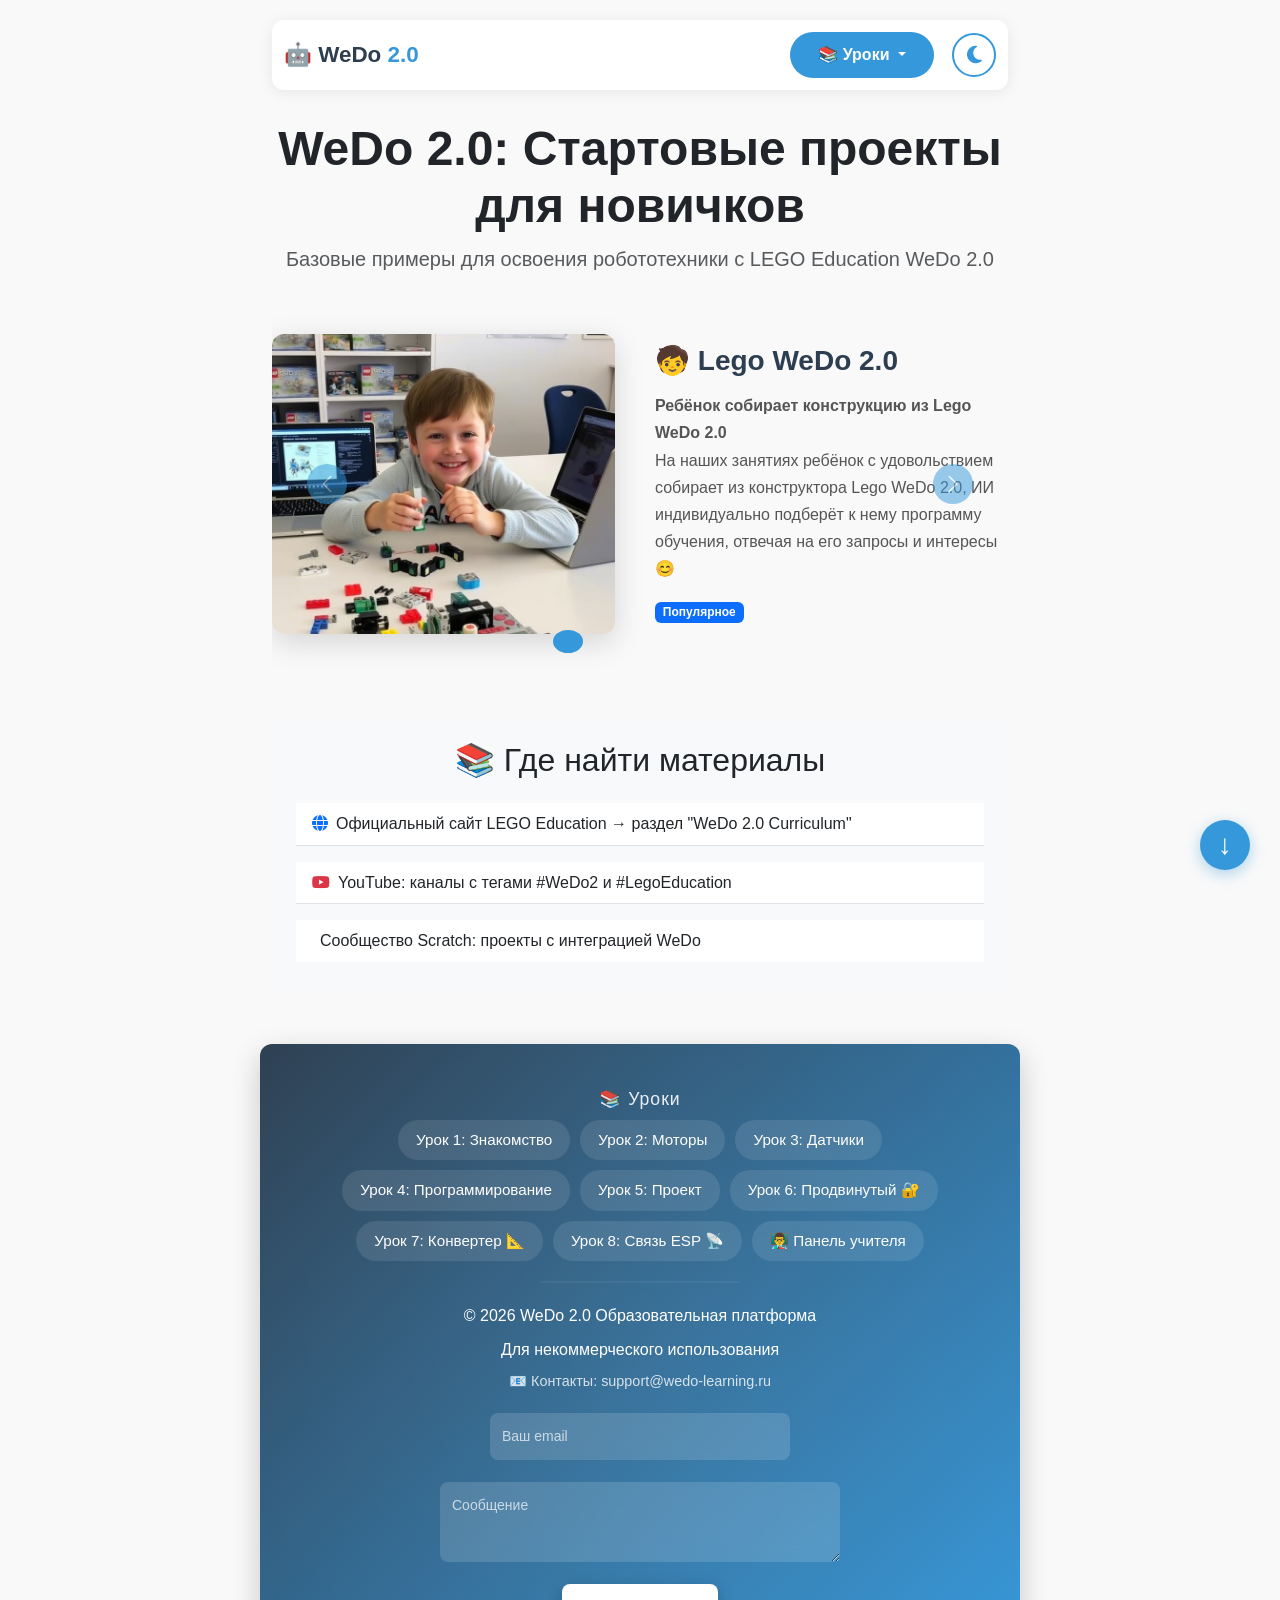
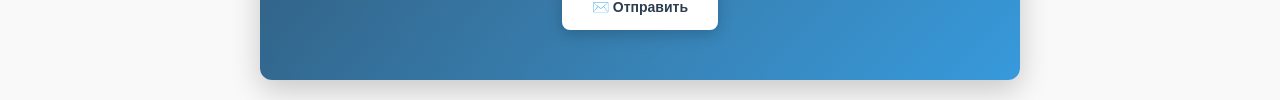
==== commit a240c4f4: "Исправлена структура всех страниц для быстрой загрузки" ====
--- a/index.html
+++ b/index.html
@@ -4,45 +4,31 @@
     <meta charset="UTF-8" />
     <meta name="viewport" content="width=device-width, initial-scale=1.0" />
     <title>WeDo 2.0: Примеры для начинающих</title>
-
-    <!-- ===== FONT AWESOME (иконки) ===== -->
-    <!-- ===== ЛОКАЛЬНЫЕ СТИЛИ И СКРИПТЫ ===== -->
+    <link
+      rel="stylesheet"
+      href="https://cdnjs.cloudflare.com/ajax/libs/font-awesome/6.5.1/css/all.min.css"
+    />
     <link rel="stylesheet" href="assets/css/bootstrap.min.css" />
-    <script src="assets/js/jquery.min.js"></script>
-    <!-- ===== BOOTSTRAP 5 ===== -->
-    <script src="assets/js/bootstrap.bundle.min.js"></script>
-    <!-- ===== ЛОКАЛЬНЫЕ СКРИПТЫ ===== -->
-    <script src="assets/js/main.js"></script>
-    <!-- Подключаем внешний CSS файл -->
     <link rel="stylesheet" href="styles.css" />
   </head>
   <body>
     <div class="container">
-      <!-- ============================================================ -->
-      <!-- ВЕРХНЕЕ МЕНЮ С КНОПКОЙ "УРОКИ" -->
-      <!-- ============================================================ -->
+      <!-- ===== МЕНЮ ===== -->
       <nav class="navbar-custom">
         <div
           class="container-fluid d-flex justify-content-between align-items-center"
         >
           <a class="navbar-brand" href="#"> 🤖 WeDo <span>2.0</span> </a>
-
           <div class="d-flex align-items-center gap-2">
-            <!-- Кнопка "Уроки" с выпадающим меню -->
             <div class="dropdown">
               <button
                 class="btn-lessons dropdown-toggle"
                 type="button"
-                id="lessonsDropdown"
                 data-bs-toggle="dropdown"
-                aria-expanded="false"
               >
                 📚 Уроки
               </button>
-              <ul
-                class="dropdown-menu dropdown-menu-end"
-                aria-labelledby="lessonsDropdown"
-              >
+              <ul class="dropdown-menu dropdown-menu-end">
                 <li>
                   <a class="dropdown-item" href="urok-1.html"
                     ><i class="fas fa-rocket"></i> Урок 1: Знакомство</a
@@ -96,8 +82,6 @@
                 </li>
               </ul>
             </div>
-
-            <!-- Кнопка переключения темы -->
             <button
               id="themeToggle"
               class="btn-theme-toggle"
@@ -109,9 +93,7 @@
         </div>
       </nav>
 
-      <!-- ============================================================ -->
-      <!-- ЗАГОЛОВОК -->
-      <!-- ============================================================ -->
+      <!-- ===== ЗАГОЛОВОК ===== -->
       <header class="text-center my-4">
         <h1 class="display-5 fw-bold">
           WeDo 2.0: Стартовые проекты для новичков
@@ -121,15 +103,12 @@
         </p>
       </header>
 
-      <!-- ============================================================ -->
-      <!-- СЛАЙД-ШОУ (карусель) -->
-      <!-- ============================================================ -->
+      <!-- ===== КАРУСЕЛЬ ===== -->
       <div
         id="mainCarousel"
         class="carousel slide carousel-fade"
         data-bs-ride="carousel"
       >
-        <!-- Индикаторы (точки) -->
         <div class="carousel-indicators">
           <button
             type="button"
@@ -158,24 +137,20 @@
             data-bs-slide-to="4"
           ></button>
         </div>
-
-        <!-- Слайды -->
         <div class="carousel-inner">
-          <!-- СЛАЙД 1: Lego WeDo 2.0 -->
           <div class="carousel-item active">
             <div class="slide-content">
               <div class="slide-image">
                 <img
                   src="img/RebenokSoberaetWeDo2.jpg"
-                  alt="Ребёнок собирает Lego WeDo 2.0"
+                  alt="Ребёнок собирает Lego"
                 />
               </div>
               <div class="slide-text">
                 <h3>🧒 Lego WeDo 2.0</h3>
                 <p>
                   <strong>Ребёнок собирает конструкцию из Lego WeDo 2.0</strong
-                  ><br />
-                  На наших занятиях ребёнок с удовольствием собирает из
+                  ><br />На наших занятиях ребёнок с удовольствием собирает из
                   конструктора Lego WeDo 2.0, ИИ индивидуально подберёт к нему
                   программу обучения, отвечая на его запросы и интересы 😊
                 </p>
@@ -183,8 +158,6 @@
               </div>
             </div>
           </div>
-
-          <!-- СЛАЙД 2: Дети в коллективе -->
           <div class="carousel-item">
             <div class="slide-content">
               <div class="slide-image">
@@ -193,16 +166,14 @@
               <div class="slide-text">
                 <h3>🤝 Дети в коллективе</h3>
                 <p>
-                  <strong>Дети сообща помогают друг другу.</strong><br />
-                  Тем самым они развивают в себе коммуникативность, учатся
-                  работать в команде и поддерживать друг друга.
+                  <strong>Дети сообща помогают друг другу.</strong><br />Тем
+                  самым они развивают в себе коммуникативность, учатся работать
+                  в команде и поддерживать друг друга.
                 </p>
                 <span class="badge bg-success">Команда</span>
               </div>
             </div>
           </div>
-
-          <!-- СЛАЙД 3: Гоночный автомобиль -->
           <div class="carousel-item">
             <div class="slide-content">
               <div class="slide-image">
@@ -214,16 +185,14 @@
               <div class="slide-text">
                 <h3>🏎️ Гоночный автомобиль</h3>
                 <p>
-                  <strong>Модель с мотором и датчиком движения</strong><br />
-                  Реагирует на препятствия. Идеальный проект для изучения основ
-                  робототехники и программирования.
+                  <strong>Модель с мотором и датчиком движения</strong
+                  ><br />Реагирует на препятствия. Идеальный проект для изучения
+                  основ робототехники и программирования.
                 </p>
                 <span class="badge bg-warning text-dark">Скорость</span>
               </div>
             </div>
           </div>
-
-          <!-- СЛАЙД 4: Вентилятор -->
           <div class="carousel-item">
             <div class="slide-content">
               <div class="slide-image">
@@ -235,16 +204,13 @@
                   <strong
                     >Использование редукции для изменения скорости
                     вращения.</strong
-                  ><br />
-                  Практический проект для изучения механических передач и
+                  ><br />Практический проект для изучения механических передач и
                   управления скоростью.
                 </p>
                 <span class="badge bg-info text-dark">Механика</span>
               </div>
             </div>
           </div>
-
-          <!-- СЛАЙД 5: Программирование -->
           <div class="carousel-item">
             <div class="slide-content">
               <div class="slide-image">
@@ -252,9 +218,7 @@
               </div>
               <div class="slide-text">
                 <h3>💻 Программирование</h3>
-                <p>
-                  <strong>Базовые блоки программирования:</strong>
-                </p>
+                <p><strong>Базовые блоки программирования:</strong></p>
                 <ul>
                   <li>Запуск/остановка мотора</li>
                   <li>Циклы повторения</li>
@@ -265,8 +229,6 @@
             </div>
           </div>
         </div>
-
-        <!-- Стрелки навигации -->
         <button
           class="carousel-control-prev"
           type="button"
@@ -274,7 +236,6 @@
           data-bs-slide="prev"
         >
           <span class="carousel-control-prev-icon"></span>
-          <span class="visually-hidden">Назад</span>
         </button>
         <button
           class="carousel-control-next"
@@ -283,36 +244,30 @@
           data-bs-slide="next"
         >
           <span class="carousel-control-next-icon"></span>
-          <span class="visually-hidden">Вперёд</span>
         </button>
       </div>
 
-      <!-- ============================================================ -->
-      <!-- РЕСУРСЫ -->
-      <!-- ============================================================ -->
+      <!-- ===== РЕСУРСЫ ===== -->
       <section id="resources" class="mt-5 p-4 bg-light rounded-4">
         <h2 class="text-center mb-3">📚 Где найти материалы</h2>
         <ul class="list-group list-group-flush">
           <li class="list-group-item">
-            <i class="fas fa-globe text-primary me-2"></i>
-            Официальный сайт LEGO Education → раздел "WeDo 2.0 Curriculum"
+            <i class="fas fa-globe text-primary me-2"></i>Официальный сайт LEGO
+            Education → раздел "WeDo 2.0 Curriculum"
           </li>
           <li class="list-group-item">
-            <i class="fab fa-youtube text-danger me-2"></i>
-            YouTube: каналы с тегами #WeDo2 и #LegoEducation
+            <i class="fab fa-youtube text-danger me-2"></i>YouTube: каналы с
+            тегами #WeDo2 и #LegoEducation
           </li>
           <li class="list-group-item">
-            <i class="fab fa-scratch text-warning me-2"></i>
-            Сообщество Scratch: проекты с интеграцией WeDo
+            <i class="fab fa-scratch text-warning me-2"></i>Сообщество Scratch:
+            проекты с интеграцией WeDo
           </li>
         </ul>
       </section>
     </div>
-    <!-- /container -->
-
-    <!-- ============================================================ -->
-    <!-- ФУТЕР -->
-    <!-- ============================================================ -->
+
+    <!-- ===== ФУТЕР ===== -->
     <footer id="footer">
       <div class="container">
         <div class="footer-content">
@@ -330,15 +285,12 @@
               <li><a href="teacher-panel.html">👨‍🏫 Панель учителя</a></li>
             </ul>
           </nav>
-
           <hr class="footer-divider" />
-
           <p>© 2026 WeDo 2.0 Образовательная платформа</p>
           <p>Для некоммерческого использования</p>
           <p style="font-size: 0.9em; opacity: 0.8">
             📧 Контакты: support@wedo-learning.ru
           </p>
-
           <form
             action="https://formspree.io/f/ваш-id"
             method="POST"
@@ -388,11 +340,14 @@
       </div>
     </footer>
 
-    <!-- ===== КНОПКА "ВНИЗ" ===== -->
+    <!-- ===== КНОПКА ВНИЗ ===== -->
     <a href="#footer" class="scroll-down" aria-label="Перейти к подвалу">
       <span class="arrow-down">↓</span>
     </a>
 
-    <!-- Дополнительный скрипт для эффектов -->
+    <!-- ===== СКРИПТЫ (ВСЕГДА В КОНЦЕ) ===== -->
+    <script src="assets/js/jquery.min.js"></script>
+    <script src="assets/js/bootstrap.bundle.min.js"></script>
+    <script src="assets/js/main.js"></script>
   </body>
 </html>
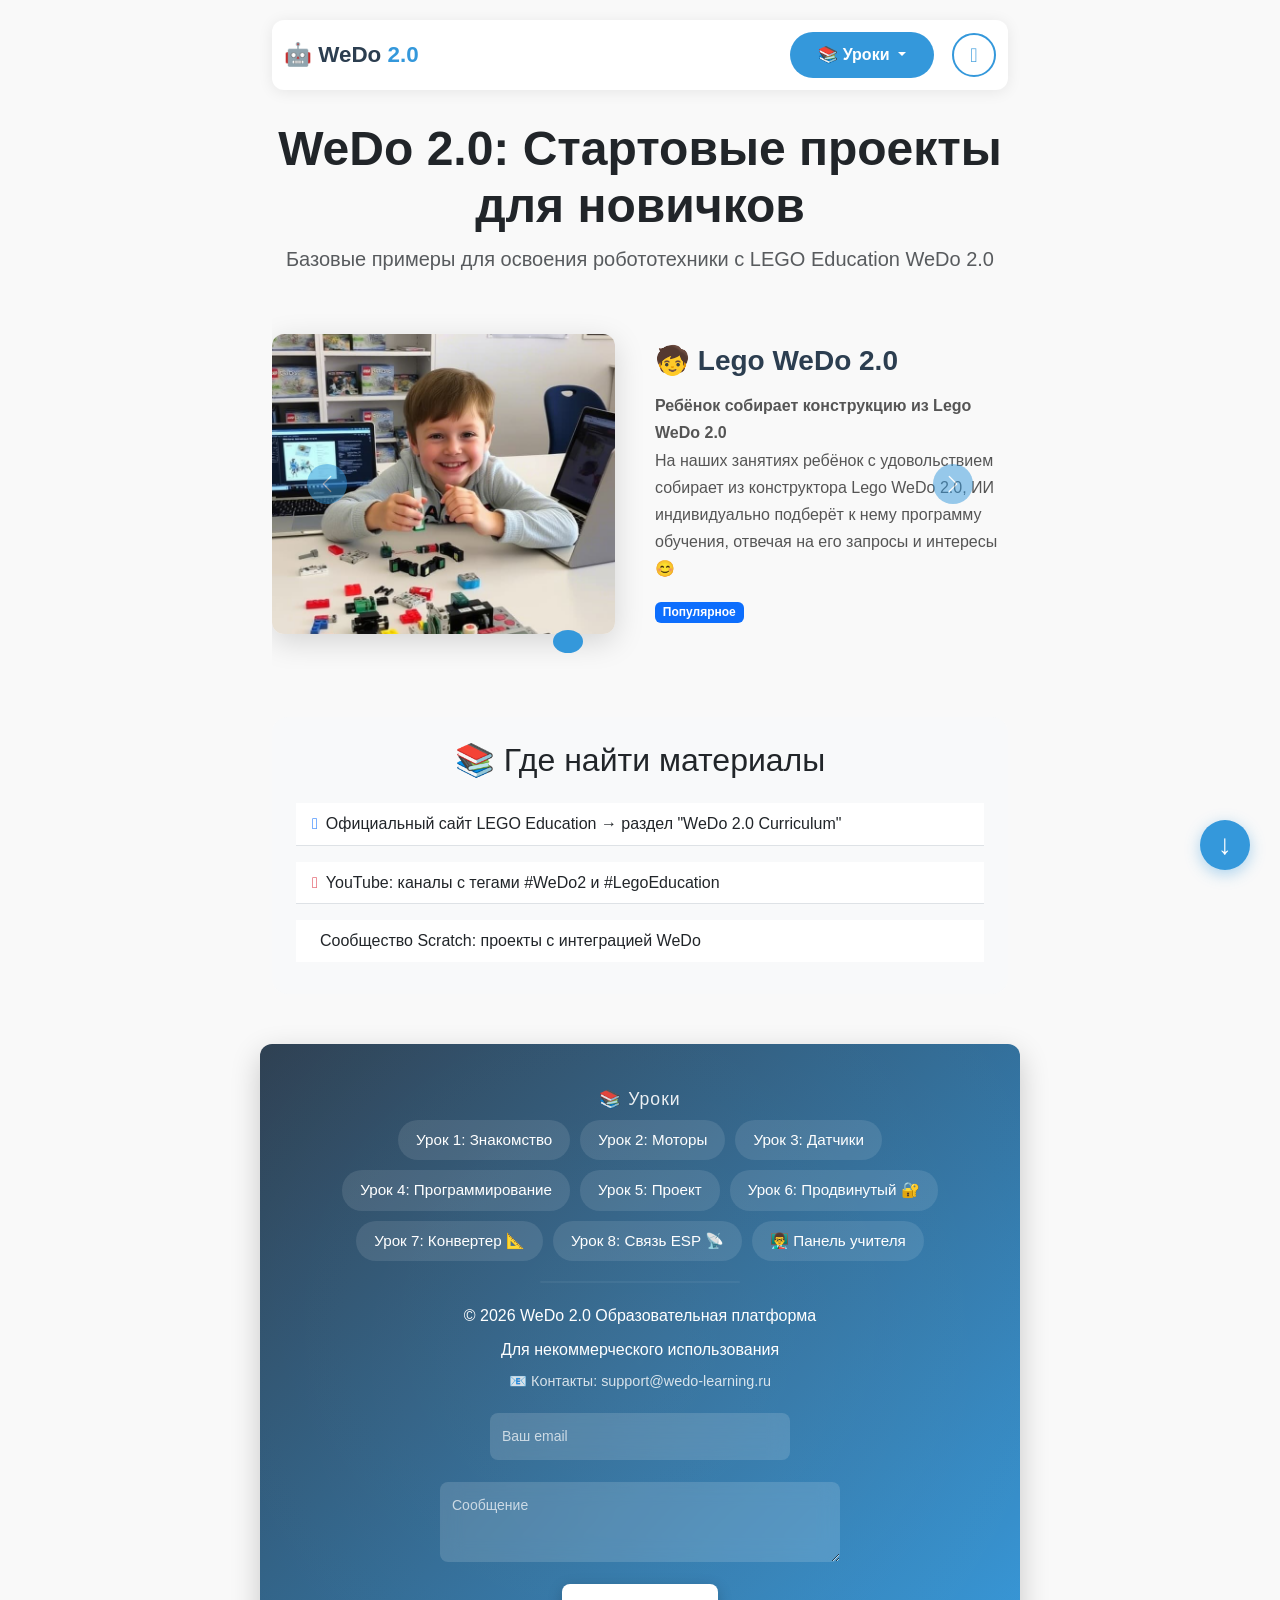
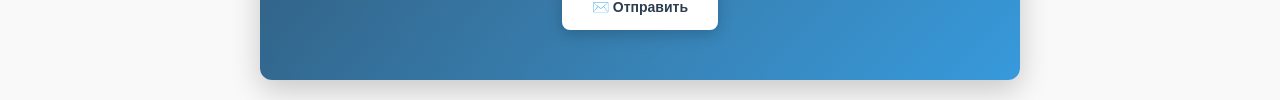
==== commit 69d7cff8: "Исправлена структура урока 8: форма входа первая, контент защищён" ====
--- a/index.html
+++ b/index.html
@@ -6,7 +6,7 @@
     <title>WeDo 2.0: Примеры для начинающих</title>
     <link
       rel="stylesheet"
-      href="https://cdnjs.cloudflare.com/ajax/libs/font-awesome/6.5.1/css/all.min.css"
+      href="assets/css/fontawesome.min.css"
     />
     <link rel="stylesheet" href="assets/css/bootstrap.min.css" />
     <link rel="stylesheet" href="styles.css" />
